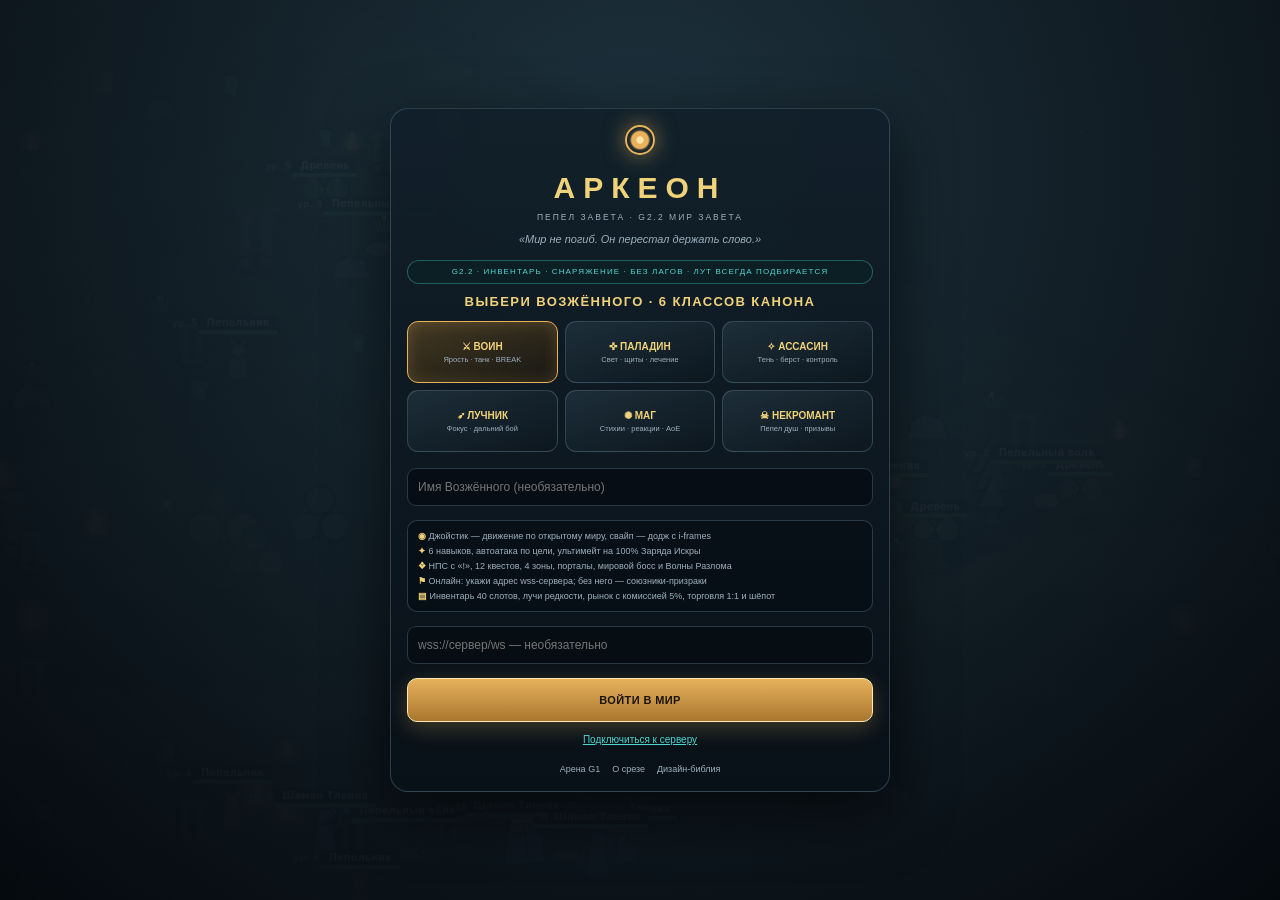
==== mobile/index.html @ c3cad73f "G2.2: real equipment panel, reliable loot magnet, no lost items, adaptive performance Co-authored-by" ====
<!DOCTYPE html>
<html lang="ru">
<head>
<meta charset="utf-8">
<meta name="viewport" content="width=device-width, initial-scale=1, maximum-scale=1, user-scalable=no, viewport-fit=cover">
<meta name="theme-color" content="#060c12">
<meta name="mobile-web-app-capable" content="yes">
<meta name="apple-mobile-web-app-capable" content="yes">
<meta name="apple-mobile-web-app-status-bar-style" content="black-translucent">
<meta name="description" content="АРКЕОН: Пепел Завета — G2.2 «Мир Завета». 6 классов, инвентарь, экипировка, лут без потерь, рынок и онлайн.">
<title>АРКЕОН · Мир Завета · G2.2</title>
<link rel="manifest" href="manifest.webmanifest">
<link rel="icon" href="icon.svg" type="image/svg+xml">
<link rel="apple-touch-icon" href="icon-192.png">
<link rel="stylesheet" href="css/g2.css">
</head>
<body>
<div id="app">
  <canvas id="game" aria-label="Игровое поле АРКЕОН"></canvas>

  <!-- ============================== HUD ============================== -->
  <div id="hud" class="hidden">
    <div class="hud-top">
      <div class="panel pinfo">
        <button class="avatar" id="pAvatar" aria-label="Открыть снаряжение">В</button>
        <div class="bars">
          <div class="bar-line"><b id="pName">Возжённый</b><span id="pLevel">ур. 1</span></div>
          <div class="bar hp"><i id="pHp"></i></div><div class="bar-t" id="pHpText">12000 / 12000</div>
          <div class="bar res"><i id="pRes"></i></div><div class="bar-t" id="pResText">Ярость</div>
          <div class="bar ult"><i id="pUlt"></i></div>
          <div class="bar xp"><i id="pXp"></i></div><div class="bar-t" id="pXpText">0 / 900 XP</div>
        </div>
      </div>
      <div class="mid-info">
        <div id="zoneName" class="zone">Роща Завета</div>
        <div id="eventBanner" class="event"></div>
        <div id="targetName" class="target"></div>
      </div>
      <div class="right-info">
        <div id="onlineBadge" class="badge">ОФЛАЙН-МИР</div>
        <div class="badge sound"><span id="soundState">♪</span> ЗВУК</div>
        <div class="mini-stats"><b id="dpsText">0</b><span>DPS</span><b id="killsText">0</b><span>УБ.</span><b id="goldText">0</b><span>S</span></div>
        <button id="btnPause" class="icon-btn" aria-label="Меню">❚❚</button>
      </div>
    </div>

    <div id="questTracker" class="quest-tracker">▸ Квесты у НПС с меткой !</div>
    <button id="btnLoot" class="loot-chip">✦ Забрать лут <b id="lootCount">0</b> · нажмите</button>
    <canvas id="minimap" width="132" height="132" aria-label="Мини-карта"></canvas>
    <div id="hint" class="hint"></div>
    <div id="toast" class="toast"></div>
    <div id="chatLog" class="chat-log"></div>

    <div class="toolbar">
      <button id="btnInteract" class="tool primary">✦ Взаим.</button>
      <button id="btnCamera" class="tool">↻ Камера</button>
      <button id="btnChar" class="tool">♛ Герой</button>
      <button id="btnBag" class="tool">▣ Сумка <i id="bagCount" class="cnt">0</i></button>
      <button id="btnEquip" class="tool">⚔ Снаряжение <i id="equipCount" class="cnt">0</i></button>
      <button id="btnMarket" class="tool">▤ Рынок <i id="marketCount" class="cnt">0</i></button>
      <button id="btnPlayers" class="tool">♟ Игроки</button>
      <button id="btnQuests" class="tool">❖ Квесты</button>
      <button id="btnChat" class="tool">✉ Чат</button>
      <button id="btnParty" class="tool">⚑ Группа</button>
      <button id="btnCodex" class="tool">✧ Кодекс</button>
      <button id="btnSettings" class="tool">⚙</button>
    </div>

    <div class="controls">
      <div id="joy" class="joy" aria-label="Джойстик движения">
        <div class="joy-ring"><div class="joy-knob" id="joyKnob"></div></div>
        <span class="joy-label">ДВИЖЕНИЕ · свайп = додж</span>
      </div>
      <div class="skill-zone">
        <button id="btnUlt" class="skill ult" aria-label="Ультимейт"><span class="glyph">✦</span><span class="cd"></span><small>ИСКРА</small></button>
        <div id="skills" class="skills"></div>
        <button id="btnDodge" class="skill dodge" aria-label="Уклонение"><span class="glyph">↝</span><small>ДОДЖ <b id="dodgeCount">2</b></small></button>
      </div>
    </div>
  </div>

  <!-- ============================ СТАРТ ============================ -->
  <div id="startScreen" class="overlay">
    <div class="sheet">
      <div class="logo"><span class="beacon"></span><h1>АРКЕОН</h1><p>ПЕПЕЛ ЗАВЕТА · G2.2 МИР ЗАВЕТА</p></div>
      <p class="tagline">«Мир не погиб. Он перестал держать слово.»</p>
      <div class="g21-chip">G2.2 · ИНВЕНТАРЬ · СНАРЯЖЕНИЕ · БЕЗ ЛАГОВ · ЛУТ ВСЕГДА ПОДБИРАЕТСЯ</div>
      <h2 class="section-title">Выбери Возжённого · 6 классов канона</h2>
      <div class="class-grid">
        <button class="class-card selected" data-class="warrior"><b>⚔ ВОИН</b><small>Ярость · танк · BREAK</small></button>
        <button class="class-card" data-class="paladin"><b>✜ ПАЛАДИН</b><small>Свет · щиты · лечение</small></button>
        <button class="class-card" data-class="assassin"><b>✧ АССАСИН</b><small>Тень · берст · контроль</small></button>
        <button class="class-card" data-class="ranger"><b>➶ ЛУЧНИК</b><small>Фокус · дальний бой</small></button>
        <button class="class-card" data-class="mage"><b>✺ МАГ</b><small>Стихии · реакции · AoE</small></button>
        <button class="class-card" data-class="necromancer"><b>☠ НЕКРОМАНТ</b><small>Пепел душ · призывы</small></button>
      </div>
      <input id="charName" class="field" maxlength="16" placeholder="Имя Возжённого (необязательно)">
      <div class="how">
        <div><b>◉</b> Джойстик — движение по открытому миру, свайп — додж с i-frames</div>
        <div><b>✦</b> 6 навыков, автоатака по цели, ультимейт на 100% Заряда Искры</div>
        <div><b>❖</b> НПС с «!», 12 квестов, 4 зоны, порталы, мировой босс и Волны Разлома</div>
        <div><b>⚑</b> Онлайн: укажи адрес wss-сервера; без него — союзники-призраки</div>
        <div><b>▤</b> Инвентарь 40 слотов, лучи редкости, рынок с комиссией 5%, торговля 1:1 и шёпот</div>
      </div>
      <input id="serverInput" class="field" placeholder="wss://сервер/ws — необязательно">
      <button id="btnStart" class="primary">ВОЙТИ В МИР</button>
      <button id="btnConnect" class="linkbtn">Подключиться к серверу</button>
      <div class="foot-links">
        <a class="link" href="g1.html">Арена G1</a>
        <a class="link" href="README.md">О срезе</a>
        <a class="link" href="../index.html">Дизайн-библия</a>
      </div>
    </div>
  </div>

  <!-- ========================= УНИВЕРСАЛЬНАЯ ПАНЕЛЬ ========================= -->
  <div id="modal" class="overlay hidden">
    <div class="sheet modal-sheet g21-modal">
      <h2 id="modalTitle" class="section-title">Панель</h2>
      <div id="modalBody" class="modal-body"></div>
      <div class="btnrow"><button id="modalClose" class="secondary">✕ Закрыть</button>
        <input id="chatInput" class="field hidden" placeholder="Сообщение…">
        <button id="btnChatSend" class="secondary hidden">➤</button></div>
    </div>
  </div>
</div>

<script src="js/data.js"></script>
<script src="js/world.js"></script>
<script src="js/rpg.js"></script>
<script src="js/render.js"></script>
<script src="js/net.js"></script>
<script src="js/audio.js"></script>
<script src="js/market.js"></script>
<script src="js/main.js"></script>
</body>
</html>
---- mobile/css/g2.css ----
/* =====================================================================
 * ARKEON · G2 «Мир Завета» · phone-first UI
 * Safe-area, портрет/ландшафт, HUD ≤14%, цели ≥44dp, доступность.
 * ===================================================================== */
:root{
  --bg:#060c12;--panel:rgba(12,22,30,.88);--line:rgba(120,160,180,.30);
  --gold:#e8b25c;--gold2:#f0d27a;--cyan:#4fd6d0;--red:#e0574f;
  --text:#e9efed;--muted:#9db0bd;--green:#8fd08a;
  --safe-t:env(safe-area-inset-top,0px);--safe-b:env(safe-area-inset-bottom,0px);
  --safe-l:env(safe-area-inset-left,0px);--safe-r:env(safe-area-inset-right,0px);
}
*{box-sizing:border-box;-webkit-tap-highlight-color:transparent;-webkit-touch-callout:none}
html,body{height:100%;margin:0;overflow:hidden;background:var(--bg);color:var(--text);
  font:13px/1.5 -apple-system,BlinkMacSystemFont,"Segoe UI",Roboto,Arial,sans-serif;
  overscroll-behavior:none;touch-action:none;user-select:none;-webkit-user-select:none}
button,input{font-family:inherit;color:inherit}
button{border:0;background:none;cursor:pointer}
.hidden{display:none !important}
#app{position:fixed;inset:0;overflow:hidden}
#game{position:absolute;inset:0;width:100%;height:100%;display:block;touch-action:none}
#hud{position:absolute;inset:0;pointer-events:none}
#hud button,#hud input,#hud .joy,#hud canvas,#hud .toolbar,#hud .chat-log{pointer-events:auto}

/* ------------------------------- верх ------------------------------- */
.hud-top{position:absolute;top:calc(var(--safe-t) + 6px);left:calc(var(--safe-l) + 6px);
  right:calc(var(--safe-r) + 6px);display:flex;gap:7px;align-items:flex-start}
.panel{background:var(--panel);border:1px solid var(--line);border-radius:12px;
  backdrop-filter:blur(7px);-webkit-backdrop-filter:blur(7px);box-shadow:0 6px 22px rgba(0,0,0,.4)}
.pinfo{display:flex;gap:8px;align-items:center;padding:6px 9px;min-width:172px;max-width:36vw}
.avatar{width:34px;height:34px;flex:0 0 34px;border-radius:10px;display:grid;place-items:center;
  background:linear-gradient(150deg,#3b2f1c,#171d24);border:1px solid var(--gold);
  color:var(--gold2);font-weight:800;font-size:16px}
.bars{flex:1;min-width:0}
.bar-line{display:flex;justify-content:space-between;gap:5px;font-size:9px;color:var(--muted)}
.bar-line b{color:var(--gold2);font-weight:700}
.bar{height:5px;border-radius:5px;background:rgba(255,255,255,.09);overflow:hidden;margin-top:3px}
.bar i{display:block;height:100%;border-radius:5px;transition:width .15s linear;width:100%}
.bar.hp i{background:linear-gradient(90deg,#d6534f,#f0975d);width:100%}
.bar.res i{background:linear-gradient(90deg,#e8b25c,#f0d27a)}
.bar.ult i{background:linear-gradient(90deg,#4fd6d0,#a878e0);height:4px;width:0}
.bar.xp i{background:linear-gradient(90deg,#5fa8e8,#8fd08a);height:3px;width:0}
.bar-t{font-size:7.5px;color:var(--muted);margin-top:1px;white-space:nowrap;font-variant-numeric:tabular-nums}
.mid-info{flex:1;min-width:0;text-align:center;display:flex;flex-direction:column;gap:4px;align-items:center}
.zone{font-size:10px;letter-spacing:2px;color:var(--gold2);font-weight:800;
  background:rgba(8,16,22,.72);border-radius:14px;padding:3px 12px;white-space:nowrap}
.event{font-size:9.5px;color:#ffb45c;background:rgba(60,20,14,.85);border:1px solid rgba(255,140,80,.5);
  border-radius:12px;padding:3px 9px;opacity:0;transition:.25s;white-space:nowrap}
.event.show{opacity:1}
.target{font-size:9px;color:#ff9a8a;white-space:nowrap;max-width:40vw;overflow:hidden;text-overflow:ellipsis}
.right-info{display:flex;flex-direction:column;align-items:flex-end;gap:5px}
.badge{font-size:8px;letter-spacing:.6px;color:var(--cyan);background:rgba(8,26,30,.85);
  border:1px solid rgba(79,214,208,.4);border-radius:10px;padding:3px 8px;white-space:nowrap}
.mini-stats{display:grid;grid-template-columns:auto auto auto auto auto auto;gap:0 4px;align-items:center;
  background:var(--panel);border:1px solid var(--line);border-radius:10px;padding:4px 7px;font-variant-numeric:tabular-nums}
.mini-stats b{font-size:11px;color:var(--cyan)}.mini-stats span{font-size:7px;color:var(--muted)}
.icon-btn{width:32px;height:32px;border-radius:9px;background:var(--panel);border:1px solid var(--line);
  font-size:11px;color:var(--gold2)}

/* --------------------------- трекер и карта --------------------------- */
.quest-tracker{position:absolute;top:calc(var(--safe-t) + 92px);left:calc(var(--safe-l) + 8px);
  max-width:58vw;font-size:9.5px;color:var(--gold2);background:rgba(8,16,22,.78);
  border-left:2px solid var(--gold);border-radius:0 8px 8px 0;padding:4px 9px;
  white-space:nowrap;overflow:hidden;text-overflow:ellipsis}
#minimap{position:absolute;top:calc(var(--safe-t) + 90px);right:calc(var(--safe-r) + 8px);
  width:118px;height:118px;border-radius:12px;border:1px solid var(--line);
  box-shadow:0 6px 20px rgba(0,0,0,.5);background:#0b1720}
.hint{position:absolute;left:50%;top:calc(var(--safe-t) + 112px);transform:translateX(-50%);
  background:rgba(13,24,33,.92);border:1px solid var(--gold);border-radius:18px;padding:5px 13px;
  font-size:10px;color:var(--gold2);white-space:nowrap;opacity:0;transition:.25s;max-width:92vw;overflow:hidden}
.hint.show{opacity:1}
.toast{position:absolute;left:50%;bottom:calc(var(--safe-b) + 258px);transform:translateX(-50%);
  background:rgba(20,32,40,.94);border:1px solid var(--line);border-radius:18px;padding:6px 14px;
  font-size:11px;opacity:0;transition:.25s;white-space:nowrap;max-width:90vw;overflow:hidden;text-overflow:ellipsis}
.toast.show{opacity:1}
.chat-log{position:absolute;left:calc(var(--safe-l) + 8px);bottom:calc(var(--safe-b) + 206px);
  width:min(52vw,290px);height:78px;overflow:hidden;display:flex;flex-direction:column;justify-content:flex-end;
  font-size:9px;line-height:1.35;text-shadow:0 1px 3px #000}
.chat-line{opacity:.95;white-space:nowrap;overflow:hidden;text-overflow:ellipsis}

/* ------------------------------ панельки ------------------------------ */
.toolbar{position:absolute;left:calc(var(--safe-l) + 8px);right:calc(var(--safe-r) + 8px);
  bottom:calc(var(--safe-b) + 172px);display:flex;gap:5px;overflow-x:auto;scrollbar-width:none;z-index:4;
  padding-bottom:2px;-webkit-overflow-scrolling:touch}
.toolbar::-webkit-scrollbar{display:none}
.tool{flex:0 0 auto;min-height:30px;padding:5px 9px;border-radius:9px;font-size:9px;
  background:rgba(10,20,28,.88);border:1px solid var(--line);color:var(--text);white-space:nowrap}
.tool.primary{border-color:var(--gold);color:var(--gold2)}

/* ------------------------------ управление ------------------------------ */
.controls{position:absolute;left:calc(var(--safe-l) + 10px);right:calc(var(--safe-r) + 10px);
  bottom:calc(var(--safe-b) + 8px);display:flex;justify-content:space-between;align-items:flex-end}
.joy{position:relative;width:132px;height:132px;flex:0 0 132px;touch-action:none}
.joy-ring{position:absolute;left:8px;top:8px;width:116px;height:116px;border-radius:50%;
  border:2px solid rgba(232,178,92,.35);background:radial-gradient(circle,rgba(232,178,92,.09),rgba(8,16,22,.38));
  display:grid;place-items:center}
.joy-knob{width:48px;height:48px;border-radius:50%;background:radial-gradient(circle at 35% 30%,#f3d693,#b98436);
  border:2px solid #ffe9b6;box-shadow:0 4px 16px rgba(0,0,0,.5)}
.joy-label{position:absolute;bottom:-2px;left:0;width:100%;text-align:center;font-size:8px;color:var(--muted);white-space:nowrap}
.skill-zone{position:relative;width:218px;height:158px;flex:0 0 218px}
.skills{position:absolute;inset:0;display:grid;grid-template-columns:repeat(3,1fr);grid-template-rows:repeat(2,1fr);gap:6px;
  padding:5px 50px 5px 5px}
.skill{position:relative;border-radius:50%;border:2px solid rgba(120,160,180,.35);
  background:radial-gradient(circle at 35% 28%,rgba(60,88,104,.92),rgba(12,22,30,.94));
  display:flex;flex-direction:column;align-items:center;justify-content:center;overflow:hidden;
  box-shadow:0 4px 14px rgba(0,0,0,.45);touch-action:manipulation;aspect-ratio:1/1;padding:0;
  align-self:center;justify-self:center;width:100%;height:auto;max-height:100%}
.skill .glyph{font-size:18px;line-height:1;color:var(--gold2);z-index:2;text-shadow:0 1px 4px #000}
.skill small{font-size:7px;letter-spacing:.3px;color:var(--muted);z-index:2;margin-top:2px;white-space:nowrap}
.skill .cd{position:absolute;inset:0;background:conic-gradient(rgba(4,10,14,.82) calc(var(--cd,0) * 1%),transparent 0);z-index:3;pointer-events:none}
.skill.cooling .glyph{opacity:.42}
.skill:active{transform:scale(.93);border-color:var(--gold)}
.skill.ult{position:absolute;right:0;top:1px;width:50px;height:50px;border-color:var(--cyan);
  background:radial-gradient(circle at 35% 28%,rgba(40,100,110,.95),rgba(10,24,32,.95))}
.skill.ult .glyph{color:var(--cyan);font-size:22px}
.skill.ult.ready{box-shadow:0 0 18px rgba(79,214,208,.8);animation:pulse 1.4s infinite}
.skill.dodge{position:absolute;right:2px;bottom:3px;width:56px;height:56px;border-color:var(--gold);
  background:radial-gradient(circle at 35% 28%,rgba(110,80,35,.95),rgba(24,18,12,.95))}
.skill.dodge .glyph{font-size:24px;color:var(--gold2)}
.skill.dodge b{color:var(--gold2)}
@keyframes pulse{0%,100%{box-shadow:0 0 10px rgba(79,214,208,.4)}50%{box-shadow:0 0 22px rgba(79,214,208,.9)}}

/* ------------------------------- оверлеи ------------------------------- */
.overlay{position:absolute;inset:0;z-index:20;display:flex;align-items:center;justify-content:center;
  padding:calc(var(--safe-t) + 10px) calc(var(--safe-r) + 10px) calc(var(--safe-b) + 10px) calc(var(--safe-l) + 10px);
  background:radial-gradient(circle at 50% 18%,rgba(30,50,62,.95),rgba(5,9,14,.98));overflow-y:auto;touch-action:pan-y}
.sheet{width:min(500px,100%);max-height:100%;overflow-y:auto;
  background:linear-gradient(180deg,rgba(18,32,42,.98),rgba(9,17,24,.99));
  border:1px solid var(--line);border-radius:18px;padding:16px 16px 14px;
  box-shadow:0 20px 60px rgba(0,0,0,.65);text-align:center}
.logo h1{margin:4px 0 0;font-size:30px;letter-spacing:8px;color:var(--gold2);font-weight:800}
.logo p{margin:1px 0 0;font-size:8.5px;letter-spacing:2px;color:var(--muted)}
.beacon{display:inline-block;width:30px;height:30px;border-radius:50%;border:2px solid var(--gold);
  background:radial-gradient(circle,#ffe6a8 0 18%,#e8b25c 22% 45%,rgba(232,178,92,.15) 55%,transparent 70%);
  box-shadow:0 0 22px rgba(232,178,92,.55)}
.tagline{font-size:11px;font-style:italic;color:var(--muted);margin:8px 0 12px}
.section-title{font-size:13px;letter-spacing:1.4px;color:var(--gold2);margin:8px 0 10px;text-transform:uppercase}
.class-grid{display:grid;grid-template-columns:repeat(3,1fr);gap:7px;margin-bottom:10px}
.class-card{display:flex;flex-direction:column;align-items:center;justify-content:center;gap:3px;
  min-height:62px;border:1px solid var(--line);border-radius:11px;padding:7px 4px;
  background:linear-gradient(160deg,rgba(40,60,72,.6),rgba(12,22,30,.7));font-size:10px}
.class-card small{font-size:7.5px;color:var(--muted);line-height:1.25}
.class-card.selected{border-color:var(--gold);background:linear-gradient(160deg,rgba(90,70,35,.7),rgba(25,22,16,.8));
  box-shadow:inset 0 0 16px rgba(232,178,92,.22)}
.class-card b{color:var(--gold2);font-size:10px}
.field{width:100%;min-height:38px;margin:6px 0;padding:8px 10px;border-radius:9px;
  border:1px solid var(--line);background:rgba(6,13,19,.9);font-size:12px;outline:none}
.field:focus{border-color:var(--cyan)}
.how{font-size:9px;line-height:1.65;color:var(--muted);text-align:left;
  background:rgba(6,13,19,.6);border:1px solid var(--line);border-radius:10px;padding:8px 10px;margin:8px 0}
.how b{color:var(--gold2)}
.primary,.secondary,.wide,.btnrow button,.acts button,.item button{min-height:44px;padding:10px 14px;
  border-radius:10px;font-size:11px;font-weight:700;letter-spacing:.4px}
.primary{width:100%;margin-top:8px;background:linear-gradient(180deg,#e8b25c,#a9762f);color:#1b1408;
  border:1px solid #ffe9b6;box-shadow:0 6px 20px rgba(232,178,92,.25)}
.secondary{background:rgba(30,48,58,.9);border:1px solid var(--line);color:var(--text)}
.wide{width:100%;margin:5px 0;background:rgba(24,42,52,.9);border:1px solid var(--line);color:var(--text);text-align:left}
.linkbtn{font-size:10px;color:var(--cyan);padding:8px;margin-top:4px;text-decoration:underline}
.foot-links{display:flex;gap:12px;justify-content:center;margin-top:10px;flex-wrap:wrap}
.link{font-size:9px;color:var(--muted);text-decoration:none}
.modal-sheet{text-align:left}
.modal-sheet .section-title{text-align:center}
.modal-body{max-height:64vh;overflow-y:auto;padding-right:3px;touch-action:pan-y}
.mrow{display:flex;justify-content:space-between;gap:10px;font-size:10.5px;padding:5px 2px;border-bottom:1px solid rgba(120,160,180,.12)}
.mrow b{color:var(--gold2);font-weight:600}.mrow span{color:var(--text);text-align:right}
.charhead{display:flex;align-items:center;gap:12px;margin-bottom:10px}
.charhead .bigicon{font-size:30px;width:52px;height:52px;border-radius:14px;display:grid;place-items:center;
  border:1px solid var(--gold);background:rgba(60,48,24,.5);color:var(--gold2)}
.charhead b{display:block;font-size:14px}.charhead small{color:var(--muted);font-size:9px}
h4{font-size:10.5px;letter-spacing:1.2px;color:var(--cyan);margin:14px 0 7px;text-transform:uppercase}
.item{display:block;margin:5px 0;padding:8px 10px;border-radius:10px;
  background:rgba(12,22,30,.85);border:1px solid var(--line);font-size:10px}
.item b{display:block;font-size:10.5px}.item span{display:block;font-size:9px;color:var(--muted);margin-top:2px}
.item.common{border-left:3px solid #c9d4d8}.item.rare{border-left:3px solid #5fa8e8}
.item.epic{border-left:3px solid #b07ae8}.item.legendary{border-left:3px solid #f0b45c}
.item.mythic{border-left:3px solid #ff7a4d}.item.unique{border-left:3px solid #4fd6d0}
.acts,.btnrow{display:flex;gap:7px;flex-wrap:wrap;margin-top:8px}
.acts button,.btnrow button,.item button{min-height:38px;flex:1;padding:7px 9px;font-size:9.5px;
  background:rgba(30,48,58,.9);border:1px solid var(--line);border-radius:8px}
.btnrow input{flex:2;min-width:120px}
.quest{padding:9px 10px;margin:6px 0;border-radius:10px;background:rgba(12,22,30,.85);border:1px solid var(--line)}
.quest b{font-size:11px;color:var(--gold2)}.quest span,.quest small{display:block;font-size:9px;color:var(--muted);margin-top:3px}
.qbar{height:5px;border-radius:5px;background:rgba(255,255,255,.09);overflow:hidden;margin-top:6px}
.qbar i{display:block;height:100%;background:linear-gradient(90deg,#5fa8e8,#8fd08a)}
.talent{padding:7px 9px;margin:4px 0;border-radius:8px;background:rgba(12,22,30,.7);font-size:9.5px;opacity:.55}
.talent.on{opacity:1;border-left:2px solid var(--cyan)}
.talent b{display:block}.talent span{color:var(--muted)}
.npc-line{font-size:11px;font-style:italic;color:var(--text);margin:8px 0;padding-left:10px;border-left:2px solid var(--gold)}
.note,.empty{font-size:9px;color:var(--muted);line-height:1.6;margin:10px 0}
.chatbox{max-height:180px;overflow-y:auto;font-size:10px}
.check{display:flex;align-items:center;gap:8px;font-size:10px;padding:7px 2px}
.check input{width:20px;height:20px;accent-color:var(--gold)}
.party .item{margin:4px 0}

/* ------------------------------- адаптив ------------------------------- */
@media (orientation:landscape) and (max-height:520px){
  .sheet{padding:11px 14px}.logo h1{font-size:24px}.tagline{margin:4px 0 7px}
  .class-grid{grid-template-columns:repeat(6,1fr)}.class-card{min-height:52px}
  .how{font-size:8px;padding:6px 8px;margin:5px 0}
  .pinfo{min-width:150px}.quest-tracker{top:calc(var(--safe-t) + 78px)}
  #minimap{width:96px;height:96px;top:calc(var(--safe-t) + 76px)}
  .joy{width:112px;height:112px;flex-basis:112px}.joy-ring{width:100px;height:100px;left:6px;top:6px}.joy-knob{width:42px;height:42px}
  .skill-zone{width:196px;height:132px;flex-basis:196px}.skill.ult{width:46px;height:46px}.skill.dodge{width:52px;height:52px}
  .toolbar{bottom:calc(var(--safe-b) + 146px)}.chat-log{bottom:calc(var(--safe-b) + 180px);height:46px}
  .toast{bottom:calc(var(--safe-b) + 214px)}
}
@media (orientation:portrait){
  .skill-zone{width:202px;height:152px;flex-basis:202px}.skills{padding:5px 46px 5px 4px;gap:5px}
  .skill.ult{width:47px;height:47px}.skill.dodge{width:54px;height:54px}
  #minimap{width:110px;height:110px}.chat-log{width:min(56vw,260px)}
}
@media (orientation:landscape) and (max-height:520px){ .loot-chip{top:calc(var(--safe-t) + 118px)} }
@media (max-width:380px){
  .pinfo{min-width:132px;padding:5px 7px}.avatar{width:28px;height:28px;flex-basis:28px;font-size:13px}
  .bar-t{font-size:7px}.zone{font-size:9px}
  .joy{width:112px;height:112px;flex-basis:112px}.joy-ring{width:100px;height:100px;left:6px;top:6px}
  .skill-zone{width:180px;height:138px;flex-basis:180px}.skills{padding:4px 42px 4px 4px;gap:4px}
  .skill .glyph{font-size:16px}.skill small{font-size:6.5px}
  .skill.ult{width:44px;height:44px}.skill.dodge{width:50px;height:50px}
  .class-grid{grid-template-columns:repeat(2,1fr)}.class-card{min-height:54px}
  .toolbar{gap:4px}.tool{padding:5px 7px;font-size:8.5px}
  #minimap{width:98px;height:98px}.mini-stats b{font-size:10px}
}
@media (prefers-reduced-motion:reduce){*{animation:none !important;transition:none !important}}

/* ===================== G2.1 · звук / лут / рынок / торговля ===================== */
.g21-chip{margin:6px auto 2px;text-align:center;font-size:8px;letter-spacing:1.1px;color:var(--cyan);
  background:rgba(10,34,38,.7);border:1px solid rgba(79,214,208,.35);border-radius:20px;padding:5px 10px}
.badge.sound{color:var(--green);border-color:rgba(143,208,138,.35)}
.badge.sound span{font-size:11px}
.cnt{font-style:normal;display:inline-grid;place-items:center;min-width:16px;height:15px;padding:0 3px;
  margin-left:3px;border-radius:8px;background:rgba(79,214,208,.18);color:var(--cyan);font-size:8px}
.cnt.hot{background:rgba(232,178,92,.25);color:var(--gold2)}
.loot-chip{position:absolute;left:50%;transform:translateX(-50%);top:calc(var(--safe-t) + 146px);
  z-index:6;padding:8px 14px;border-radius:18px;font-size:10px;letter-spacing:.4px;color:var(--gold2);
  background:linear-gradient(180deg,rgba(70,54,20,.96),rgba(30,24,12,.96));
  border:1px solid rgba(232,178,92,.65);box-shadow:0 4px 18px rgba(0,0,0,.55);
  white-space:nowrap;pointer-events:auto;min-height:34px;display:none}
.loot-chip.show{display:block}
.loot-chip b{color:#fff;font-size:11px}
.avatar{cursor:pointer;pointer-events:auto}
.avatar:active{transform:scale(.94)}
.bagbar{display:flex;gap:8px;flex-wrap:wrap;justify-content:space-between;font-size:9px;color:var(--muted);
  padding:7px 9px;margin-bottom:8px;border-radius:9px;background:rgba(12,22,30,.8);border:1px solid var(--line)}
.bagbar b{color:var(--gold2)}
.grid40{display:grid;grid-template-columns:repeat(5,minmax(0,1fr));gap:5px}
.cell{position:relative;aspect-ratio:1/1;min-height:48px;border-radius:9px;padding:3px;overflow:hidden;
  display:flex;flex-direction:column;align-items:center;justify-content:center;gap:1px;cursor:pointer;
  background:linear-gradient(160deg,rgba(28,42,50,.92),rgba(9,16,22,.96));border:1px solid var(--line)}
.cell.empty{opacity:.28;background:rgba(6,12,18,.6)}
.cell .cicon{font-size:18px;line-height:1}
.cell .cname{font-size:7px;max-width:100%;overflow:hidden;text-overflow:ellipsis;white-space:nowrap}
.cell .cprice{font-size:6.5px;color:var(--muted)}
.cell.rare{border-color:#5fa8e8;box-shadow:inset 0 0 12px rgba(95,168,232,.28)}
.cell.epic{border-color:#b07ae8;box-shadow:inset 0 0 14px rgba(176,122,232,.35)}
.cell.legendary{border-color:#f0b45c;box-shadow:inset 0 0 16px rgba(240,180,92,.42)}
.cell.mythic{border-color:#ff7a4d;box-shadow:inset 0 0 18px rgba(255,122,77,.5)}
.cell.unique{border-color:#4fd6d0;box-shadow:inset 0 0 18px rgba(79,214,208,.5)}
.detail{border-radius:12px;padding:12px;background:linear-gradient(160deg,rgba(26,40,50,.95),rgba(8,16,22,.96));border:1px solid var(--line)}
.detail.rare{border-color:#5fa8e8}.detail.epic{border-color:#b07ae8}
.detail.legendary{border-color:#f0b45c}.detail.mythic{border-color:#ff7a4d}.detail.unique{border-color:#4fd6d0}
.dhead{display:flex;gap:12px;align-items:center}.dhead .dicon{font-size:30px;width:50px;height:50px;border-radius:12px;
  display:grid;place-items:center;background:rgba(0,0,0,.35);border:1px solid var(--line)}
.dhead b{font-size:13px;display:block}.dhead small{font-size:9px;color:var(--muted)}
.dbadge{margin:9px 0;font-size:9px;letter-spacing:2px;font-weight:700}
.aff{display:flex;justify-content:space-between;gap:10px;font-size:10px;padding:6px 2px;border-bottom:1px solid rgba(120,160,180,.12)}
.aff b{font-weight:500}.aff span{color:var(--gold2)}
.lot{display:flex;align-items:center;gap:7px;margin:5px 0;padding:7px 8px;border-radius:10px;
  background:rgba(12,22,30,.88);border:1px solid var(--line)}
.lot .cicon{font-size:17px;width:26px;text-align:center;flex:0 0 26px}
.lotinfo{flex:1;min-width:0}.lotinfo b{display:block;font-size:10px;white-space:nowrap;overflow:hidden;text-overflow:ellipsis}
.lotinfo small{display:block;font-size:8px;color:var(--muted);white-space:nowrap;overflow:hidden;text-overflow:ellipsis}
.lotprice{font-size:10px;color:var(--gold2);white-space:nowrap}
.lot button{flex:0 0 auto;min-height:32px;padding:5px 9px;font-size:9px;border-radius:8px;
  background:rgba(30,48,58,.9);border:1px solid var(--line)}
.lot.rare{border-left:3px solid #5fa8e8}.lot.epic{border-left:3px solid #b07ae8}
.lot.legendary{border-left:3px solid #f0b45c}.lot.mythic{border-left:3px solid #ff7a4d}
.player{padding:8px 9px;margin:5px 0;border-radius:10px;background:rgba(12,22,30,.85);border:1px solid var(--line)}
.player b{font-size:11px;color:var(--gold2)}.player span{font-size:9px;color:var(--muted);margin-left:7px}
.player .acts{margin-top:6px}.player .acts button,.player>button{min-height:34px;padding:6px 9px;font-size:9px;
  border-radius:8px;background:rgba(30,48,58,.9);border:1px solid var(--line)}
.tradebox{display:grid;grid-template-columns:1fr 1fr;gap:9px}
.tradebox>div{padding:9px;border-radius:10px;background:rgba(12,22,30,.85);border:1px solid var(--line)}
.tradebox h4{margin:0 0 7px;font-size:9.5px}
.check{display:flex;align-items:center;gap:6px;font-size:9px;padding:4px 0}
.check input{width:17px;height:17px;accent-color:var(--gold)}
.range{display:flex;align-items:center;gap:8px;font-size:9.5px;padding:6px 0}
.range input{flex:1;accent-color:var(--cyan);min-width:90px}
.btnrow select.field,.btnrow input.field{flex:1;min-width:90px;margin:0;min-height:38px}
.btnrow button{flex:0 0 auto}
@media (max-width:420px){ .grid40{grid-template-columns:repeat(4,minmax(0,1fr))} .tradebox{grid-template-columns:1fr} }
.g21-modal{width:min(560px,100%)}


/* ===================== G2.2 · снаряжение и анти-лаг ===================== */
.equip-grid{display:grid;grid-template-columns:repeat(2,minmax(0,1fr));gap:7px;margin:4px 0 10px}
.slot-card{display:flex;flex-direction:column;align-items:flex-start;gap:2px;min-height:72px;
  padding:8px 10px;border-radius:11px;text-align:left;
  background:linear-gradient(160deg,rgba(28,42,50,.94),rgba(9,16,22,.96));border:1px solid var(--line)}
.slot-card .sicon{font-size:16px;line-height:1;color:var(--gold2)}
.slot-card b{font-size:9px;color:var(--cyan);letter-spacing:.4px}
.slot-card small{font-size:10px;max-width:100%;overflow:hidden;text-overflow:ellipsis;white-space:nowrap}
.slot-card em{font-size:8px;font-style:normal;color:var(--muted)}
.slot-card.empty{opacity:.55}
.slot-card.rare{border-color:#5fa8e8;box-shadow:inset 0 0 12px rgba(95,168,232,.2)}
.slot-card.epic{border-color:#b07ae8;box-shadow:inset 0 0 14px rgba(176,122,232,.26)}
.slot-card.legendary{border-color:#f0b45c;box-shadow:inset 0 0 16px rgba(240,180,92,.3)}
.slot-card.mythic{border-color:#ff7a4d}.slot-card.unique{border-color:#4fd6d0}
.slot-card:active{transform:scale(.97);border-color:var(--gold)}
.detail.empty{opacity:.7}
@media (min-width:560px){ .equip-grid{grid-template-columns:repeat(4,minmax(0,1fr))} }
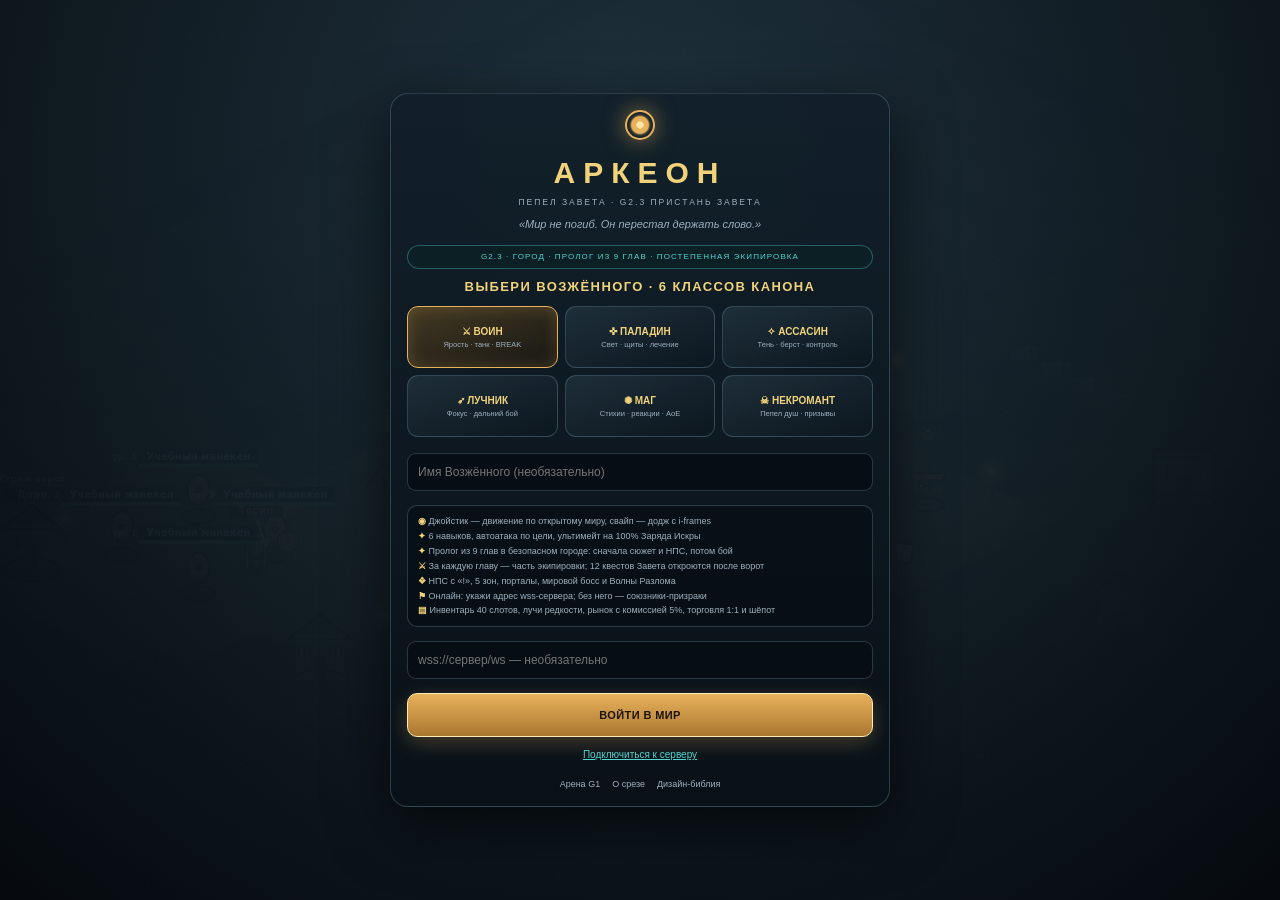
==== commit 21d807e9: "G2.3: safe city Covenant Haven, 9-chapter story prologue, gradual gear rewards Co-authored-by: arena" ====
--- a/mobile/index.html
+++ b/mobile/index.html
@@ -7,8 +7,8 @@
 <meta name="mobile-web-app-capable" content="yes">
 <meta name="apple-mobile-web-app-capable" content="yes">
 <meta name="apple-mobile-web-app-status-bar-style" content="black-translucent">
-<meta name="description" content="АРКЕОН: Пепел Завета — G2.2 «Мир Завета». 6 классов, инвентарь, экипировка, лут без потерь, рынок и онлайн.">
-<title>АРКЕОН · Мир Завета · G2.2</title>
+<meta name="description" content="АРКЕОН: Пепел Завета — G2.3 «Пристань Завета». Безопасный город, сюжетный пролог, постепенная экипировка и онлайн.">
+<title>АРКЕОН · Мир Завета · G2.3</title>
 <link rel="manifest" href="manifest.webmanifest">
 <link rel="icon" href="icon.svg" type="image/svg+xml">
 <link rel="apple-touch-icon" href="icon-192.png">
@@ -44,6 +44,7 @@
       </div>
     </div>
 
+    <button id="storyBar" class="story-bar"><b id="storyTitle">✦ АКТ I · ПРОЛОГ</b><span id="storyObj">Поговорите с Эльдарой</span></button>
     <div id="questTracker" class="quest-tracker">▸ Квесты у НПС с меткой !</div>
     <button id="btnLoot" class="loot-chip">✦ Забрать лут <b id="lootCount">0</b> · нажмите</button>
     <canvas id="minimap" width="132" height="132" aria-label="Мини-карта"></canvas>
@@ -59,6 +60,7 @@
       <button id="btnEquip" class="tool">⚔ Снаряжение <i id="equipCount" class="cnt">0</i></button>
       <button id="btnMarket" class="tool">▤ Рынок <i id="marketCount" class="cnt">0</i></button>
       <button id="btnPlayers" class="tool">♟ Игроки</button>
+      <button id="btnStory" class="tool">✦ Сюжет</button>
       <button id="btnQuests" class="tool">❖ Квесты</button>
       <button id="btnChat" class="tool">✉ Чат</button>
       <button id="btnParty" class="tool">⚑ Группа</button>
@@ -82,9 +84,9 @@
   <!-- ============================ СТАРТ ============================ -->
   <div id="startScreen" class="overlay">
     <div class="sheet">
-      <div class="logo"><span class="beacon"></span><h1>АРКЕОН</h1><p>ПЕПЕЛ ЗАВЕТА · G2.2 МИР ЗАВЕТА</p></div>
+      <div class="logo"><span class="beacon"></span><h1>АРКЕОН</h1><p>ПЕПЕЛ ЗАВЕТА · G2.3 ПРИСТАНЬ ЗАВЕТА</p></div>
       <p class="tagline">«Мир не погиб. Он перестал держать слово.»</p>
-      <div class="g21-chip">G2.2 · ИНВЕНТАРЬ · СНАРЯЖЕНИЕ · БЕЗ ЛАГОВ · ЛУТ ВСЕГДА ПОДБИРАЕТСЯ</div>
+      <div class="g21-chip">G2.3 · ГОРОД · ПРОЛОГ ИЗ 9 ГЛАВ · ПОСТЕПЕННАЯ ЭКИПИРОВКА</div>
       <h2 class="section-title">Выбери Возжённого · 6 классов канона</h2>
       <div class="class-grid">
         <button class="class-card selected" data-class="warrior"><b>⚔ ВОИН</b><small>Ярость · танк · BREAK</small></button>
@@ -98,7 +100,9 @@
       <div class="how">
         <div><b>◉</b> Джойстик — движение по открытому миру, свайп — додж с i-frames</div>
         <div><b>✦</b> 6 навыков, автоатака по цели, ультимейт на 100% Заряда Искры</div>
-        <div><b>❖</b> НПС с «!», 12 квестов, 4 зоны, порталы, мировой босс и Волны Разлома</div>
+        <div><b>✦</b> Пролог из 9 глав в безопасном городе: сначала сюжет и НПС, потом бой</div>
+        <div><b>⚔</b> За каждую главу — часть экипировки; 12 квестов Завета откроются после ворот</div>
+        <div><b>❖</b> НПС с «!», 5 зон, порталы, мировой босс и Волны Разлома</div>
         <div><b>⚑</b> Онлайн: укажи адрес wss-сервера; без него — союзники-призраки</div>
         <div><b>▤</b> Инвентарь 40 слотов, лучи редкости, рынок с комиссией 5%, торговля 1:1 и шёпот</div>
       </div>
--- a/mobile/css/g2.css
+++ b/mobile/css/g2.css
@@ -64,7 +64,7 @@
 #minimap{position:absolute;top:calc(var(--safe-t) + 90px);right:calc(var(--safe-r) + 8px);
   width:118px;height:118px;border-radius:12px;border:1px solid var(--line);
   box-shadow:0 6px 20px rgba(0,0,0,.5);background:#0b1720}
-.hint{position:absolute;left:50%;top:calc(var(--safe-t) + 112px);transform:translateX(-50%);
+.hint{position:absolute;left:50%;top:calc(var(--safe-t) + 152px);transform:translateX(-50%);
   background:rgba(13,24,33,.92);border:1px solid var(--gold);border-radius:18px;padding:5px 13px;
   font-size:10px;color:var(--gold2);white-space:nowrap;opacity:0;transition:.25s;max-width:92vw;overflow:hidden}
 .hint.show{opacity:1}
@@ -208,7 +208,6 @@
   .skill.ult{width:47px;height:47px}.skill.dodge{width:54px;height:54px}
   #minimap{width:110px;height:110px}.chat-log{width:min(56vw,260px)}
 }
-@media (orientation:landscape) and (max-height:520px){ .loot-chip{top:calc(var(--safe-t) + 118px)} }
 @media (max-width:380px){
   .pinfo{min-width:132px;padding:5px 7px}.avatar{width:28px;height:28px;flex-basis:28px;font-size:13px}
   .bar-t{font-size:7px}.zone{font-size:9px}
@@ -230,7 +229,7 @@
 .cnt{font-style:normal;display:inline-grid;place-items:center;min-width:16px;height:15px;padding:0 3px;
   margin-left:3px;border-radius:8px;background:rgba(79,214,208,.18);color:var(--cyan);font-size:8px}
 .cnt.hot{background:rgba(232,178,92,.25);color:var(--gold2)}
-.loot-chip{position:absolute;left:50%;transform:translateX(-50%);top:calc(var(--safe-t) + 146px);
+.loot-chip{position:absolute;left:50%;transform:translateX(-50%);top:calc(var(--safe-t) + 186px);
   z-index:6;padding:8px 14px;border-radius:18px;font-size:10px;letter-spacing:.4px;color:var(--gold2);
   background:linear-gradient(180deg,rgba(70,54,20,.96),rgba(30,24,12,.96));
   border:1px solid rgba(232,178,92,.65);box-shadow:0 4px 18px rgba(0,0,0,.55);
@@ -308,3 +307,38 @@
 .slot-card:active{transform:scale(.97);border-color:var(--gold)}
 .detail.empty{opacity:.7}
 @media (min-width:560px){ .equip-grid{grid-template-columns:repeat(4,minmax(0,1fr))} }
+
+/* ===================== G2.3 · город и сюжетный пролог ===================== */
+.story-bar{position:absolute;left:calc(var(--safe-l) + 8px);top:calc(var(--safe-t) + 92px);
+  z-index:5;display:none;flex-direction:column;gap:1px;align-items:flex-start;text-align:left;
+  max-width:min(56vw,290px);min-width:min(52vw,240px);padding:6px 12px;border-radius:12px;
+  background:linear-gradient(180deg,rgba(16,44,48,.94),rgba(8,24,28,.96));
+  border:1px solid rgba(79,214,208,.6);box-shadow:0 4px 20px rgba(0,0,0,.5);
+  color:var(--cyan);pointer-events:auto;touch-action:manipulation}
+.story-bar.show{display:flex}
+.quest-tracker.story-hidden{display:none}
+.story-bar.flash{animation:storyPulse .8s ease-out 2}
+.story-bar b{font-size:9px;letter-spacing:.7px;color:#8fe8e2}
+.story-bar span{font-size:10px;color:#e9efed;white-space:normal;line-height:1.35;max-width:100%}
+@keyframes storyPulse{0%{box-shadow:0 0 0 rgba(79,214,208,0)}50%{box-shadow:0 0 24px rgba(79,214,208,.85)}100%{box-shadow:0 0 0 rgba(79,214,208,0)}}
+.prologue{text-align:left;background:linear-gradient(160deg,rgba(22,40,46,.85),rgba(8,16,22,.9));
+  border:1px solid rgba(79,214,208,.35);border-radius:14px;padding:12px 14px;margin:6px 0 10px}
+.prologue .pchapter{font-size:8px;letter-spacing:1.6px;color:var(--cyan);margin-bottom:5px}
+.prologue h3{margin:2px 0 8px;font-size:15px;color:var(--gold2);letter-spacing:.5px}
+.prologue p{margin:0 0 9px;font-size:11px;line-height:1.65;color:#d7e3e4}
+.prologue .pnote{font-size:9.5px;line-height:1.55;color:var(--muted);
+  border-left:2px solid rgba(79,214,208,.5);padding:4px 0 4px 9px;margin:6px 0}
+.prologue .pnote b{color:var(--gold2)}
+.pgoal{display:flex;flex-direction:column;gap:4px;background:rgba(6,14,18,.7);
+  border:1px solid var(--line);border-radius:10px;padding:9px 10px;margin:8px 0}
+.pgoal>b{font-size:8px;letter-spacing:1.4px;color:var(--gold2)}
+.pgoal>span{font-size:11px;color:#e9efed}
+.pgoal>small{font-size:9px;color:var(--cyan)}
+.pgoal .qbar{height:5px;border-radius:5px;background:rgba(255,255,255,.09);overflow:hidden}
+.pgoal .qbar i{display:block;height:100%;background:linear-gradient(90deg,#4fd6d0,#f0d27a)}
+@media (orientation:landscape) and (max-height:520px){
+  .story-bar{top:calc(var(--safe-t) + 76px);padding:4px 10px;max-width:min(48vw,290px)}
+  .prologue p{font-size:10px;line-height:1.45}
+  .hint{top:calc(var(--safe-t) + 120px)}
+  .loot-chip{top:calc(var(--safe-t) + 152px)}
+}
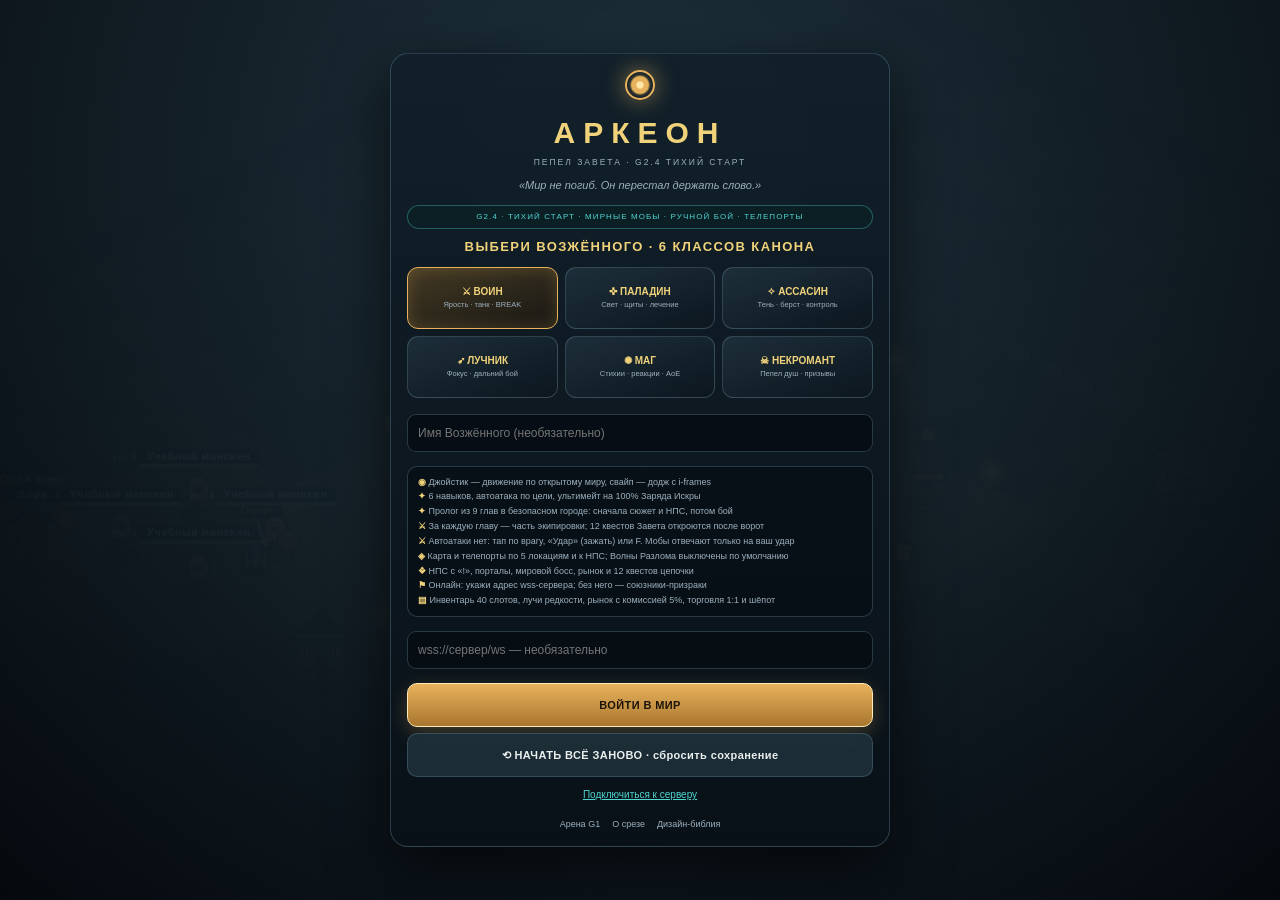
==== commit fb6a2238: "G2.4: fresh start, no autoattack, peaceful mobs, fast travel, fix pinch zoom and 0 HP Co-authored-by" ====
--- a/mobile/index.html
+++ b/mobile/index.html
@@ -7,8 +7,8 @@
 <meta name="mobile-web-app-capable" content="yes">
 <meta name="apple-mobile-web-app-capable" content="yes">
 <meta name="apple-mobile-web-app-status-bar-style" content="black-translucent">
-<meta name="description" content="АРКЕОН: Пепел Завета — G2.3 «Пристань Завета». Безопасный город, сюжетный пролог, постепенная экипировка и онлайн.">
-<title>АРКЕОН · Мир Завета · G2.3</title>
+<meta name="description" content="АРКЕОН: Пепел Завета — G2.4 «Тихий старт». Безопасный город, сюжет, ручной бой без автоатаки, мирные мобы и телепорты.">
+<title>АРКЕОН · Мир Завета · G2.4</title>
 <link rel="manifest" href="manifest.webmanifest">
 <link rel="icon" href="icon.svg" type="image/svg+xml">
 <link rel="apple-touch-icon" href="icon-192.png">
@@ -32,7 +32,8 @@
         </div>
       </div>
       <div class="mid-info">
-        <div id="zoneName" class="zone">Роща Завета</div>
+        <div id="zoneName" class="zone">Пристань Завета</div>
+        <div id="safeBadge" class="safe-badge">✦ БЕЗОПАСНАЯ ЗОНА</div>
         <div id="eventBanner" class="event"></div>
         <div id="targetName" class="target"></div>
       </div>
@@ -53,7 +54,8 @@
     <div id="chatLog" class="chat-log"></div>
 
     <div class="toolbar">
-      <button id="btnInteract" class="tool primary">✦ Взаим.</button>
+      <button id="btnInteract" class="tool interact">✦ Взаим.</button>
+      <button id="btnAttack" class="tool attack">⚔ Удар <small>зажать</small></button>
       <button id="btnCamera" class="tool">↻ Камера</button>
       <button id="btnChar" class="tool">♛ Герой</button>
       <button id="btnBag" class="tool">▣ Сумка <i id="bagCount" class="cnt">0</i></button>
@@ -61,6 +63,7 @@
       <button id="btnMarket" class="tool">▤ Рынок <i id="marketCount" class="cnt">0</i></button>
       <button id="btnPlayers" class="tool">♟ Игроки</button>
       <button id="btnStory" class="tool">✦ Сюжет</button>
+      <button id="btnTravel" class="tool">◈ Карта</button>
       <button id="btnQuests" class="tool">❖ Квесты</button>
       <button id="btnChat" class="tool">✉ Чат</button>
       <button id="btnParty" class="tool">⚑ Группа</button>
@@ -84,9 +87,9 @@
   <!-- ============================ СТАРТ ============================ -->
   <div id="startScreen" class="overlay">
     <div class="sheet">
-      <div class="logo"><span class="beacon"></span><h1>АРКЕОН</h1><p>ПЕПЕЛ ЗАВЕТА · G2.3 ПРИСТАНЬ ЗАВЕТА</p></div>
+      <div class="logo"><span class="beacon"></span><h1>АРКЕОН</h1><p>ПЕПЕЛ ЗАВЕТА · G2.4 ТИХИЙ СТАРТ</p></div>
       <p class="tagline">«Мир не погиб. Он перестал держать слово.»</p>
-      <div class="g21-chip">G2.3 · ГОРОД · ПРОЛОГ ИЗ 9 ГЛАВ · ПОСТЕПЕННАЯ ЭКИПИРОВКА</div>
+      <div class="g21-chip">G2.4 · ТИХИЙ СТАРТ · МИРНЫЕ МОБЫ · РУЧНОЙ БОЙ · ТЕЛЕПОРТЫ</div>
       <h2 class="section-title">Выбери Возжённого · 6 классов канона</h2>
       <div class="class-grid">
         <button class="class-card selected" data-class="warrior"><b>⚔ ВОИН</b><small>Ярость · танк · BREAK</small></button>
@@ -102,12 +105,15 @@
         <div><b>✦</b> 6 навыков, автоатака по цели, ультимейт на 100% Заряда Искры</div>
         <div><b>✦</b> Пролог из 9 глав в безопасном городе: сначала сюжет и НПС, потом бой</div>
         <div><b>⚔</b> За каждую главу — часть экипировки; 12 квестов Завета откроются после ворот</div>
-        <div><b>❖</b> НПС с «!», 5 зон, порталы, мировой босс и Волны Разлома</div>
+        <div><b>⚔</b> Автоатаки нет: тап по врагу, «Удар» (зажать) или F. Мобы отвечают только на ваш удар</div>
+        <div><b>◈</b> Карта и телепорты по 5 локациям и к НПС; Волны Разлома выключены по умолчанию</div>
+        <div><b>❖</b> НПС с «!», порталы, мировой босс, рынок и 12 квестов цепочки</div>
         <div><b>⚑</b> Онлайн: укажи адрес wss-сервера; без него — союзники-призраки</div>
         <div><b>▤</b> Инвентарь 40 слотов, лучи редкости, рынок с комиссией 5%, торговля 1:1 и шёпот</div>
       </div>
       <input id="serverInput" class="field" placeholder="wss://сервер/ws — необязательно">
       <button id="btnStart" class="primary">ВОЙТИ В МИР</button>
+      <button id="btnReset" class="secondary reset-btn">⟲ НАЧАТЬ ВСЁ ЗАНОВО · сбросить сохранение</button>
       <button id="btnConnect" class="linkbtn">Подключиться к серверу</button>
       <div class="foot-links">
         <a class="link" href="g1.html">Арена G1</a>
--- a/mobile/css/g2.css
+++ b/mobile/css/g2.css
@@ -64,7 +64,7 @@
 #minimap{position:absolute;top:calc(var(--safe-t) + 90px);right:calc(var(--safe-r) + 8px);
   width:118px;height:118px;border-radius:12px;border:1px solid var(--line);
   box-shadow:0 6px 20px rgba(0,0,0,.5);background:#0b1720}
-.hint{position:absolute;left:50%;top:calc(var(--safe-t) + 152px);transform:translateX(-50%);
+.hint{position:absolute;left:50%;top:calc(var(--safe-t) + 152px);transform:translateX(-50%);max-width:min(80vw,340px);text-align:center;
   background:rgba(13,24,33,.92);border:1px solid var(--gold);border-radius:18px;padding:5px 13px;
   font-size:10px;color:var(--gold2);white-space:nowrap;opacity:0;transition:.25s;max-width:92vw;overflow:hidden}
 .hint.show{opacity:1}
@@ -84,7 +84,12 @@
 .toolbar::-webkit-scrollbar{display:none}
 .tool{flex:0 0 auto;min-height:30px;padding:5px 9px;border-radius:9px;font-size:9px;
   background:rgba(10,20,28,.88);border:1px solid var(--line);color:var(--text);white-space:nowrap}
-.tool.primary{border-color:var(--gold);color:var(--gold2)}
+.tool.interact{border-color:var(--gold);color:var(--gold2);background:rgba(70,54,20,.5)}
+.tool.attack{border-color:#ffd27a;color:#fff0c8;background:linear-gradient(180deg,#8a5f24,#5a3d16);
+  min-height:36px;padding:7px 13px;font-size:10.5px;font-weight:800;letter-spacing:.3px}
+.tool.attack small{font-size:7px;opacity:.75;margin-left:3px}
+.tool.attack:active{transform:scale(.94);background:linear-gradient(180deg,#b8832f,#7a5420)}
+.reset-btn{width:100%;margin-top:6px;font-size:10px;border-color:rgba(224,87,79,.55);color:#ffb0a6}
 
 /* ------------------------------ управление ------------------------------ */
 .controls{position:absolute;left:calc(var(--safe-l) + 10px);right:calc(var(--safe-r) + 10px);
@@ -150,7 +155,7 @@
 .how b{color:var(--gold2)}
 .primary,.secondary,.wide,.btnrow button,.acts button,.item button{min-height:44px;padding:10px 14px;
   border-radius:10px;font-size:11px;font-weight:700;letter-spacing:.4px}
-.primary{width:100%;margin-top:8px;background:linear-gradient(180deg,#e8b25c,#a9762f);color:#1b1408;
+.sheet .primary{width:100%;margin-top:8px;background:linear-gradient(180deg,#e8b25c,#a9762f);color:#1b1408;
   border:1px solid #ffe9b6;box-shadow:0 6px 20px rgba(232,178,92,.25)}
 .secondary{background:rgba(30,48,58,.9);border:1px solid var(--line);color:var(--text)}
 .wide{width:100%;margin:5px 0;background:rgba(24,42,52,.9);border:1px solid var(--line);color:var(--text);text-align:left}
@@ -342,3 +347,24 @@
   .hint{top:calc(var(--safe-t) + 120px)}
   .loot-chip{top:calc(var(--safe-t) + 152px)}
 }
+
+
+/* ===================== G2.4 · карта, телепорты, ручной бой ===================== */
+.travel-grid{display:grid;grid-template-columns:repeat(2,minmax(0,1fr));gap:7px;margin:8px 0 10px}
+.zone-card{display:flex;flex-direction:column;align-items:flex-start;gap:2px;min-height:76px;
+  padding:9px 10px;border-radius:11px;text-align:left;
+  background:linear-gradient(160deg,rgba(28,42,50,.95),rgba(9,16,22,.96));border:1px solid var(--line)}
+.zone-card b{font-size:10.5px;color:var(--gold2)}
+.zone-card small{font-size:8px;color:var(--cyan)}
+.zone-card em{font-size:8px;font-style:normal;color:var(--muted);line-height:1.35}
+.zone-card.safe{border-color:rgba(79,214,208,.65);background:linear-gradient(160deg,rgba(16,52,52,.9),rgba(8,24,28,.96))}
+.zone-card.here{border-color:var(--gold);box-shadow:inset 0 0 14px rgba(232,178,92,.25)}
+.zone-card:active{transform:scale(.97)}
+.travel-npcs{display:flex;flex-wrap:wrap;gap:5px;margin:4px 0 8px}
+.travel-npcs button{min-height:34px;padding:5px 9px;border-radius:9px;font-size:9px;
+  background:rgba(30,48,58,.9);border:1px solid var(--line);color:var(--text)}
+.travel-npcs button small{display:block;font-size:7px;color:var(--muted)}
+@media (min-width:560px){ .travel-grid{grid-template-columns:repeat(3,minmax(0,1fr))} }
+.safe-badge{display:none;margin-top:2px;font-size:8px;letter-spacing:.7px;color:#8fe8e2;
+  background:rgba(16,48,48,.75);border:1px solid rgba(79,214,208,.5);border-radius:9px;padding:2px 7px}
+.safe-badge.show{display:inline-block}
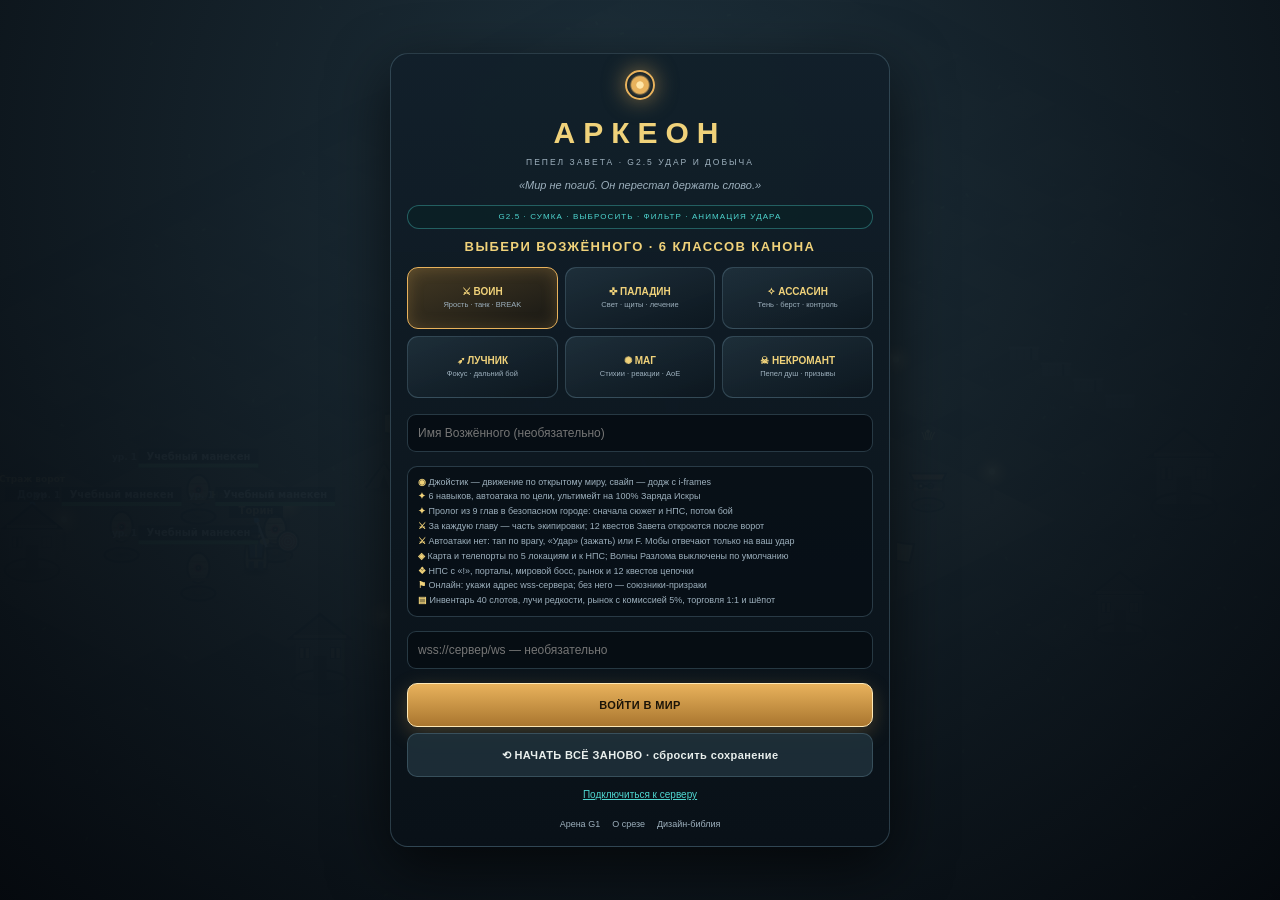
==== commit 1164cf30: "G2.5: inventory filter/multi-select/drop, smart loot magnet, Diablo-style attack FX Co-authored-by: " ====
--- a/mobile/index.html
+++ b/mobile/index.html
@@ -7,8 +7,8 @@
 <meta name="mobile-web-app-capable" content="yes">
 <meta name="apple-mobile-web-app-capable" content="yes">
 <meta name="apple-mobile-web-app-status-bar-style" content="black-translucent">
-<meta name="description" content="АРКЕОН: Пепел Завета — G2.4 «Тихий старт». Безопасный город, сюжет, ручной бой без автоатаки, мирные мобы и телепорты.">
-<title>АРКЕОН · Мир Завета · G2.4</title>
+<meta name="description" content="АРКЕОН: Пепел Завета — G2.5 «Удар и добыча». Удобная сумка, выброс и массовая очистка, умный магнит и анимация удара.">
+<title>АРКЕОН · Мир Завета · G2.5</title>
 <link rel="manifest" href="manifest.webmanifest">
 <link rel="icon" href="icon.svg" type="image/svg+xml">
 <link rel="apple-touch-icon" href="icon-192.png">
@@ -87,9 +87,9 @@
   <!-- ============================ СТАРТ ============================ -->
   <div id="startScreen" class="overlay">
     <div class="sheet">
-      <div class="logo"><span class="beacon"></span><h1>АРКЕОН</h1><p>ПЕПЕЛ ЗАВЕТА · G2.4 ТИХИЙ СТАРТ</p></div>
+      <div class="logo"><span class="beacon"></span><h1>АРКЕОН</h1><p>ПЕПЕЛ ЗАВЕТА · G2.5 УДАР И ДОБЫЧА</p></div>
       <p class="tagline">«Мир не погиб. Он перестал держать слово.»</p>
-      <div class="g21-chip">G2.4 · ТИХИЙ СТАРТ · МИРНЫЕ МОБЫ · РУЧНОЙ БОЙ · ТЕЛЕПОРТЫ</div>
+      <div class="g21-chip">G2.5 · СУМКА · ВЫБРОСИТЬ · ФИЛЬТР · АНИМАЦИЯ УДАРА</div>
       <h2 class="section-title">Выбери Возжённого · 6 классов канона</h2>
       <div class="class-grid">
         <button class="class-card selected" data-class="warrior"><b>⚔ ВОИН</b><small>Ярость · танк · BREAK</small></button>
--- a/mobile/css/g2.css
+++ b/mobile/css/g2.css
@@ -368,3 +368,26 @@
 .safe-badge{display:none;margin-top:2px;font-size:8px;letter-spacing:.7px;color:#8fe8e2;
   background:rgba(16,48,48,.75);border:1px solid rgba(79,214,208,.5);border-radius:9px;padding:2px 7px}
 .safe-badge.show{display:inline-block}
+
+/* ===================== G2.5 · сумка и анимация удара ===================== */
+.bagfilter{margin:6px 0 8px;padding:8px 9px;border-radius:10px;background:rgba(10,20,28,.8);border:1px solid var(--line)}
+.bagfilter .chips{display:flex;flex-wrap:wrap;gap:4px;margin-bottom:6px}
+.chip{min-height:28px;padding:5px 9px;border-radius:14px;font-size:9px;
+  background:rgba(30,48,58,.9);border:1px solid var(--line);color:var(--muted)}
+.chip.on{background:linear-gradient(180deg,rgba(90,70,35,.9),rgba(40,32,18,.95));
+  border-color:var(--gold);color:var(--gold2);font-weight:700}
+.bagfilter .field{min-height:32px;padding:5px 8px;font-size:10px;margin:0}
+.bagfilter select.field{width:44%}
+.bagfilter input.field{width:54%}
+.bagselect{margin:6px 0 8px;padding:8px 9px;border-radius:10px;
+  background:linear-gradient(180deg,rgba(16,40,44,.85),rgba(8,18,24,.9));
+  border:1px solid rgba(79,214,208,.35)}
+.bagselect .btnrow{margin:3px 0}
+.bagselect button{font-size:9.5px}
+.cell .selbox{position:absolute;top:2px;left:2px;z-index:3;width:17px;height:17px;margin:0;
+  accent-color:#4fd6d0;pointer-events:auto;cursor:pointer}
+.cell.picked{outline:2px solid #4fd6d0;outline-offset:-2px;background:rgba(24,72,76,.55)}
+button.danger,.btnrow button.danger{border-color:rgba(224,87,79,.6);color:#ffb4a8;
+  background:rgba(70,24,22,.6)}
+button.danger:active{background:rgba(120,40,34,.8)}
+@media (max-width:420px){ .bagfilter select.field,.bagfilter input.field{width:100%} }
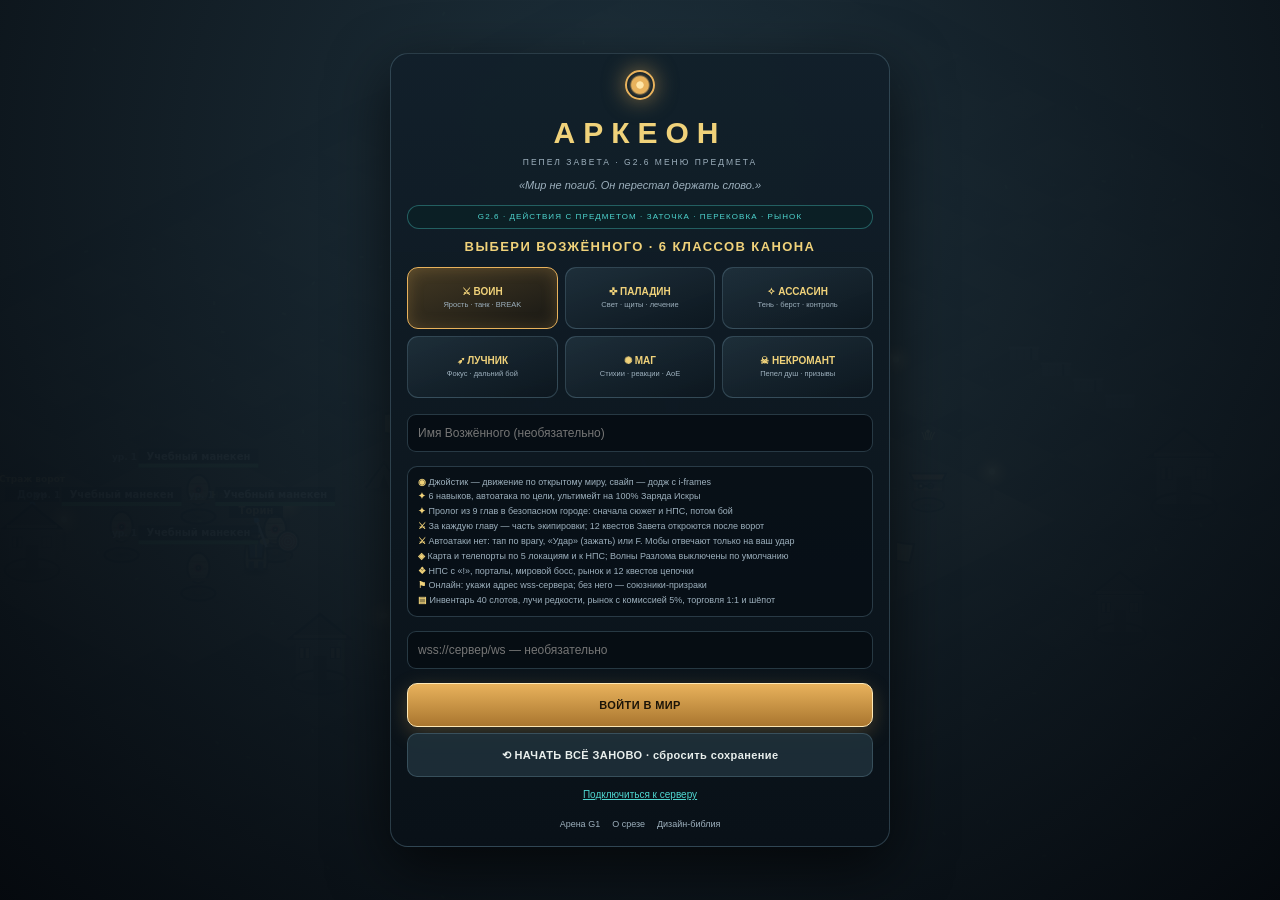
==== commit 2063dc72: "G2.6: item action menu — equip, upgrade, reroll, salvage, sell, market, drop - item card is now a sh" ====
--- a/mobile/index.html
+++ b/mobile/index.html
@@ -7,8 +7,8 @@
 <meta name="mobile-web-app-capable" content="yes">
 <meta name="apple-mobile-web-app-capable" content="yes">
 <meta name="apple-mobile-web-app-status-bar-style" content="black-translucent">
-<meta name="description" content="АРКЕОН: Пепел Завета — G2.5 «Удар и добыча». Удобная сумка, выброс и массовая очистка, умный магнит и анимация удара.">
-<title>АРКЕОН · Мир Завета · G2.5</title>
+<meta name="description" content="АРКЕОН: Пепел Завета — G2.6 «Меню предмета». Тап по вещи открывает действия: надеть, заточить, перековать, разобрать, продать, рынок, выбросить.">
+<title>АРКЕОН · Мир Завета · G2.6</title>
 <link rel="manifest" href="manifest.webmanifest">
 <link rel="icon" href="icon.svg" type="image/svg+xml">
 <link rel="apple-touch-icon" href="icon-192.png">
@@ -87,9 +87,9 @@
   <!-- ============================ СТАРТ ============================ -->
   <div id="startScreen" class="overlay">
     <div class="sheet">
-      <div class="logo"><span class="beacon"></span><h1>АРКЕОН</h1><p>ПЕПЕЛ ЗАВЕТА · G2.5 УДАР И ДОБЫЧА</p></div>
+      <div class="logo"><span class="beacon"></span><h1>АРКЕОН</h1><p>ПЕПЕЛ ЗАВЕТА · G2.6 МЕНЮ ПРЕДМЕТА</p></div>
       <p class="tagline">«Мир не погиб. Он перестал держать слово.»</p>
-      <div class="g21-chip">G2.5 · СУМКА · ВЫБРОСИТЬ · ФИЛЬТР · АНИМАЦИЯ УДАРА</div>
+      <div class="g21-chip">G2.6 · ДЕЙСТВИЯ С ПРЕДМЕТОМ · ЗАТОЧКА · ПЕРЕКОВКА · РЫНОК</div>
       <h2 class="section-title">Выбери Возжённого · 6 классов канона</h2>
       <div class="class-grid">
         <button class="class-card selected" data-class="warrior"><b>⚔ ВОИН</b><small>Ярость · танк · BREAK</small></button>
--- a/mobile/css/g2.css
+++ b/mobile/css/g2.css
@@ -391,3 +391,42 @@
   background:rgba(70,24,22,.6)}
 button.danger:active{background:rgba(120,40,34,.8)}
 @media (max-width:420px){ .bagfilter select.field,.bagfilter input.field{width:100%} }
+
+/* ===================== G2.6 · меню действий с предметом =====================
+   Тап по вещи в сумке открывает карточку, где действия собраны в сетку
+   2×n: крупная иконка, название, цена/эффект. Так в современных MMO. */
+.dhead .dtext{flex:1;min-width:0}
+.dhead .dtext b{display:block;white-space:nowrap;overflow:hidden;text-overflow:ellipsis}
+.dhead .dpower{margin-left:auto;text-align:right;font-size:13px;font-weight:600;line-height:1.15;color:var(--gold2)}
+.dhead .dpower em{display:block;font-style:normal;font-size:9.5px;font-weight:500}
+.dhead .dpower em.up{color:#8fd08a}
+.dhead .dpower em.down{color:#e0574f}
+.dcmp{display:flex;align-items:center;gap:8px;margin:9px 0 4px;font-size:9px;color:var(--muted)}
+.dcmp .dcmpk{flex:0 0 auto}
+.dcmp .dcmpbar{flex:1;height:6px;border-radius:4px;overflow:hidden;
+  background:rgba(0,0,0,.45);border:1px solid rgba(120,160,180,.18)}
+.dcmp .dcmpbar i{display:block;height:100%;border-radius:4px;
+  background:linear-gradient(90deg,#5fa8e8,#4fd6d0)}
+.dcmp .dcmpv{flex:0 0 auto;max-width:46%;white-space:nowrap;overflow:hidden;text-overflow:ellipsis}
+.acthead{display:flex;justify-content:space-between;align-items:baseline;gap:8px;margin:12px 0 7px;
+  font-size:9px;letter-spacing:1.6px;text-transform:uppercase;color:#7d8f9b}
+.acthead small{font-size:8.5px;letter-spacing:.4px;text-transform:none;color:var(--muted)}
+.acts-grid{display:grid;grid-template-columns:repeat(2,minmax(0,1fr));gap:7px}
+.act-tile{display:flex;align-items:center;gap:8px;min-height:54px;padding:8px 9px;text-align:left;
+  font:inherit;color:#dfe7ec;border-radius:10px;cursor:pointer;touch-action:manipulation;
+  background:linear-gradient(160deg,rgba(30,44,54,.92),rgba(9,16,22,.95));
+  border:1px solid rgba(120,150,170,.28);
+  transition:transform .12s ease,border-color .12s,background .12s}
+.act-tile .ai{flex:0 0 22px;width:22px;text-align:center;font-size:17px;line-height:1}
+.act-tile .atxt{min-width:0}
+.act-tile b{display:block;font-size:11.5px;font-weight:600;line-height:1.15}
+.act-tile small{display:block;margin-top:2px;font-size:8.5px;line-height:1.25;color:#8aa0ad}
+.act-tile:active{transform:scale(.97);border-color:var(--gold);
+  background:linear-gradient(160deg,rgba(46,64,76,.95),rgba(14,24,32,.98))}
+.act-tile.danger{border-color:rgba(224,87,79,.55);color:#ffb4a8;
+  background:linear-gradient(160deg,rgba(58,26,24,.85),rgba(16,10,10,.95))}
+.act-tile.danger small{color:#c88b84}
+.act-tile.danger:active{border-color:#e0574f;background:rgba(96,34,30,.9)}
+.act-tile.is-off{opacity:.45;filter:saturate(.35);cursor:not-allowed}
+.act-tile.is-off:active{transform:none;border-color:rgba(120,150,170,.28)}
+@media (max-width:360px){.acts-grid{grid-template-columns:1fr}}
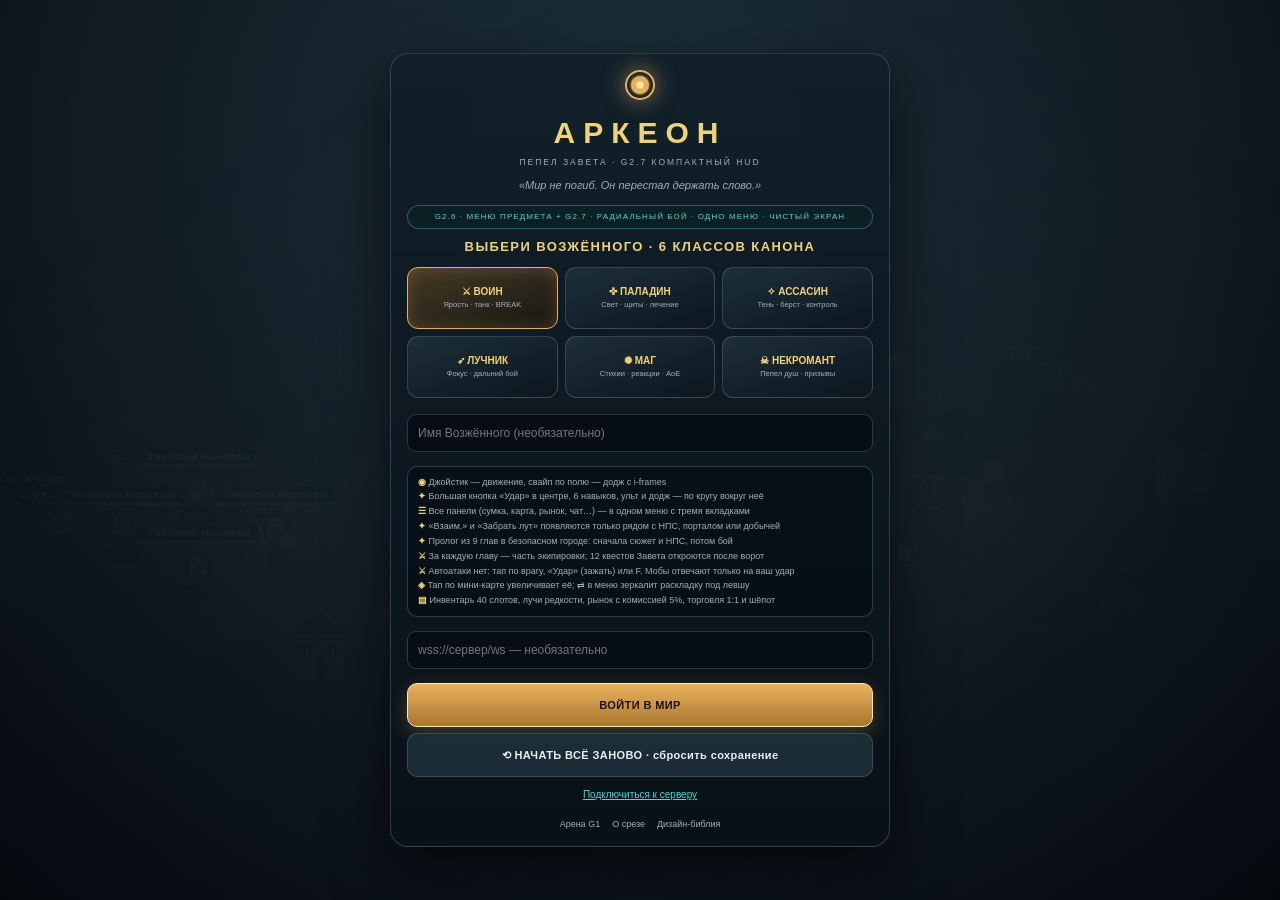
==== commit 8ebf2745: "G2.7: компактный мобильный HUD — радиальный кластер, контекст, одно меню - 15 кнопок горизонтального" ====
--- a/mobile/index.html
+++ b/mobile/index.html
@@ -7,8 +7,8 @@
 <meta name="mobile-web-app-capable" content="yes">
 <meta name="apple-mobile-web-app-capable" content="yes">
 <meta name="apple-mobile-web-app-status-bar-style" content="black-translucent">
-<meta name="description" content="АРКЕОН: Пепел Завета — G2.6 «Меню предмета». Тап по вещи открывает действия: надеть, заточить, перековать, разобрать, продать, рынок, выбросить.">
-<title>АРКЕОН · Мир Завета · G2.6</title>
+<meta name="description" content="АРКЕОН: Пепел Завета — G2.6 «Меню предмета» + G2.7 «Компактный HUD»: радиальный кластер боя, контекстный интерфейс, одна кнопка меню.">
+<title>АРКЕОН · Мир Завета · G2.7 Компактный HUD</title>
 <link rel="manifest" href="manifest.webmanifest">
 <link rel="icon" href="icon.svg" type="image/svg+xml">
 <link rel="apple-touch-icon" href="icon-192.png">
@@ -18,8 +18,11 @@
 <div id="app">
   <canvas id="game" aria-label="Игровое поле АРКЕОН"></canvas>
 
-  <!-- ============================== HUD ============================== -->
-  <div id="hud" class="hidden">
+  <!-- ===================== G2.7 · КОМПАКТНЫЙ HUD =====================
+       Постоянно на экране: чип героя, зона, ☰, мини-карта, джойстик и
+       радиальный кластер. Всё остальное появляется по контексту
+       (data-state + класс .show) или живёт в одном bottom-sheet.       -->
+  <div id="hud" class="hidden" data-state="explore" data-hand="right">
     <div class="hud-top">
       <div class="panel pinfo">
         <button class="avatar" id="pAvatar" aria-label="Открыть снаряжение">В</button>
@@ -38,48 +41,74 @@
         <div id="targetName" class="target"></div>
       </div>
       <div class="right-info">
-        <div id="onlineBadge" class="badge">ОФЛАЙН-МИР</div>
-        <div class="badge sound"><span id="soundState">♪</span> ЗВУК</div>
-        <div class="mini-stats"><b id="dpsText">0</b><span>DPS</span><b id="killsText">0</b><span>УБ.</span><b id="goldText">0</b><span>S</span></div>
-        <button id="btnPause" class="icon-btn" aria-label="Меню">❚❚</button>
+        <button id="btnMenu" class="icon-btn fab" aria-label="Открыть меню" aria-expanded="false">☰</button>
       </div>
     </div>
 
+    <canvas id="minimap" width="132" height="132" class="mini" aria-label="Мини-карта · тап увеличивает"></canvas>
+
     <button id="storyBar" class="story-bar"><b id="storyTitle">✦ АКТ I · ПРОЛОГ</b><span id="storyObj">Поговорите с Эльдарой</span></button>
     <div id="questTracker" class="quest-tracker">▸ Квесты у НПС с меткой !</div>
-    <button id="btnLoot" class="loot-chip">✦ Забрать лут <b id="lootCount">0</b> · нажмите</button>
-    <canvas id="minimap" width="132" height="132" aria-label="Мини-карта"></canvas>
-    <div id="hint" class="hint"></div>
-    <div id="toast" class="toast"></div>
+
+    <div class="notify">
+      <div id="toast" class="toast"></div>
+      <div id="hint" class="hint"></div>
+    </div>
+    <button id="btnLoot" class="loot-chip" aria-label="Забрать лут рядом">✦ <b id="lootCount" class="cnt">0</b></button>
+    <button id="btnInteract" class="tool interact" aria-label="Взаимодействие">✦</button>
     <div id="chatLog" class="chat-log"></div>
 
-    <div class="toolbar">
-      <button id="btnInteract" class="tool interact">✦ Взаим.</button>
-      <button id="btnAttack" class="tool attack">⚔ Удар <small>зажать</small></button>
-      <button id="btnCamera" class="tool">↻ Камера</button>
-      <button id="btnChar" class="tool">♛ Герой</button>
-      <button id="btnBag" class="tool">▣ Сумка <i id="bagCount" class="cnt">0</i></button>
-      <button id="btnEquip" class="tool">⚔ Снаряжение <i id="equipCount" class="cnt">0</i></button>
-      <button id="btnMarket" class="tool">▤ Рынок <i id="marketCount" class="cnt">0</i></button>
-      <button id="btnPlayers" class="tool">♟ Игроки</button>
-      <button id="btnStory" class="tool">✦ Сюжет</button>
-      <button id="btnTravel" class="tool">◈ Карта</button>
-      <button id="btnQuests" class="tool">❖ Квесты</button>
-      <button id="btnChat" class="tool">✉ Чат</button>
-      <button id="btnParty" class="tool">⚑ Группа</button>
-      <button id="btnCodex" class="tool">✧ Кодекс</button>
-      <button id="btnSettings" class="tool">⚙</button>
-    </div>
-
+    <!-- Радиальный кластер: центр «Удар», 6 навыков + ульт/додж по кругу -->
     <div class="controls">
       <div id="joy" class="joy" aria-label="Джойстик движения">
         <div class="joy-ring"><div class="joy-knob" id="joyKnob"></div></div>
-        <span class="joy-label">ДВИЖЕНИЕ · свайп = додж</span>
       </div>
-      <div class="skill-zone">
-        <button id="btnUlt" class="skill ult" aria-label="Ультимейт"><span class="glyph">✦</span><span class="cd"></span><small>ИСКРА</small></button>
+      <div class="skill-zone cluster">
+        <button id="btnAttack" class="tool attack core" aria-label="Удар · зажать для серии">⚔</button>
         <div id="skills" class="skills"></div>
-        <button id="btnDodge" class="skill dodge" aria-label="Уклонение"><span class="glyph">↝</span><small>ДОДЖ <b id="dodgeCount">2</b></small></button>
+        <button id="btnUlt" class="skill ult" aria-label="Ультимейт"><span class="glyph">✦</span><span class="cd"></span></button>
+        <button id="btnDodge" class="skill dodge" aria-label="Уклонение"><span class="glyph">↝</span><b id="dodgeCount">2</b></button>
+      </div>
+    </div>
+
+    <!-- Единственная точка входа во все панели: 3 вкладки по 5 иконок -->
+    <div id="menuSheet" class="menu-sheet hidden" aria-hidden="true">
+      <div class="ms-head">
+        <div class="mtabs" role="tablist">
+          <button class="mtab on" data-tab="hero" aria-label="Герой">♛</button>
+          <button class="mtab" data-tab="world" aria-label="Мир">◈</button>
+          <button class="mtab" data-tab="social" aria-label="Социал">⚑</button>
+          <button class="mtab close" id="menuClose" aria-label="Закрыть меню">✕</button>
+        </div>
+        <div id="menuHint" class="mhint">ГЕРОЙ</div>
+      </div>
+      <div class="mstatus">
+        <span id="onlineBadge" class="badge">ОФЛАЙН-МИР</span>
+        <span class="badge sound"><span id="soundState">♪</span> ЗВУК</span>
+        <span class="mini-stats"><b id="dpsText">0</b><span>DPS</span><b id="killsText">0</b><span>УБ.</span><b id="goldText">0</b><span>S</span></span>
+      </div>
+      <div class="mgroup on" data-group="hero">
+        <button id="btnChar" class="mtile" data-open="char" aria-label="Герой"><span class="mi">♛</span></button>
+        <button id="btnEquip" class="mtile" data-open="equip" aria-label="Снаряжение"><span class="mi">⚔</span><i id="equipCount" class="cnt">0</i></button>
+        <button id="btnBag" class="mtile" data-open="bag" aria-label="Сумка"><span class="mi">▣</span><i id="bagCount" class="cnt">0</i></button>
+        <button id="btnTalents" class="mtile" data-open="talents" aria-label="Таланты"><span class="mi">✦</span></button>
+        <button id="btnCodex" class="mtile" data-open="codex" aria-label="Кодекс"><span class="mi">✧</span></button>
+      </div>
+      <div class="mgroup" data-group="world">
+        <button id="btnStory" class="mtile" data-open="story" aria-label="Сюжет"><span class="mi">✦</span></button>
+        <button id="btnQuests" class="mtile" data-open="quests" aria-label="Квесты"><span class="mi">❖</span></button>
+        <button id="btnTravel" class="mtile" data-open="travel" aria-label="Карта и телепорты"><span class="mi">◈</span></button>
+        <button id="btnMarket" class="mtile" data-open="market" aria-label="Рынок"><span class="mi">▤</span><i id="marketCount" class="cnt">0</i></button>
+        <button id="btnCamera" class="mtile" data-do="camera" aria-label="Поворот камеры"><span class="mi">↻</span></button>
+      </div>
+      <div class="mgroup" data-group="social">
+        <button id="btnChat" class="mtile" data-open="chat" aria-label="Чат"><span class="mi">✉</span></button>
+        <button id="btnPlayers" class="mtile" data-open="players" aria-label="Игроки"><span class="mi">♟</span></button>
+        <button id="btnParty" class="mtile" data-open="party" aria-label="Группа"><span class="mi">⚑</span></button>
+        <button id="btnForge" class="mtile" data-open="forge" aria-label="Кузница"><span class="mi">⚒</span></button>
+        <button id="btnSettings" class="mtile" data-open="settings" aria-label="Настройки"><span class="mi">⚙</span></button>
+        <button id="btnHand" class="mtile" data-do="hand" aria-label="Сменить руку"><span class="mi">⇄</span></button>
+        <button id="btnMini" class="mtile" data-do="mini" aria-label="Увеличить мини-карту"><span class="mi">⊕</span></button>
       </div>
     </div>
   </div>
@@ -87,9 +116,9 @@
   <!-- ============================ СТАРТ ============================ -->
   <div id="startScreen" class="overlay">
     <div class="sheet">
-      <div class="logo"><span class="beacon"></span><h1>АРКЕОН</h1><p>ПЕПЕЛ ЗАВЕТА · G2.6 МЕНЮ ПРЕДМЕТА</p></div>
+      <div class="logo"><span class="beacon"></span><h1>АРКЕОН</h1><p>ПЕПЕЛ ЗАВЕТА · G2.7 КОМПАКТНЫЙ HUD</p></div>
       <p class="tagline">«Мир не погиб. Он перестал держать слово.»</p>
-      <div class="g21-chip">G2.6 · ДЕЙСТВИЯ С ПРЕДМЕТОМ · ЗАТОЧКА · ПЕРЕКОВКА · РЫНОК</div>
+      <div class="g21-chip">G2.6 · МЕНЮ ПРЕДМЕТА + G2.7 · РАДИАЛЬНЫЙ БОЙ · ОДНО МЕНЮ · ЧИСТЫЙ ЭКРАН</div>
       <h2 class="section-title">Выбери Возжённого · 6 классов канона</h2>
       <div class="class-grid">
         <button class="class-card selected" data-class="warrior"><b>⚔ ВОИН</b><small>Ярость · танк · BREAK</small></button>
@@ -101,14 +130,14 @@
       </div>
       <input id="charName" class="field" maxlength="16" placeholder="Имя Возжённого (необязательно)">
       <div class="how">
-        <div><b>◉</b> Джойстик — движение по открытому миру, свайп — додж с i-frames</div>
-        <div><b>✦</b> 6 навыков, автоатака по цели, ультимейт на 100% Заряда Искры</div>
+        <div><b>◉</b> Джойстик — движение, свайп по полю — додж с i-frames</div>
+        <div><b>✦</b> Большая кнопка «Удар» в центре, 6 навыков, ульт и додж — по кругу вокруг неё</div>
+        <div><b>☰</b> Все панели (сумка, карта, рынок, чат…) — в одном меню с тремя вкладками</div>
+        <div><b>✦</b> «Взаим.» и «Забрать лут» появляются только рядом с НПС, порталом или добычей</div>
         <div><b>✦</b> Пролог из 9 глав в безопасном городе: сначала сюжет и НПС, потом бой</div>
         <div><b>⚔</b> За каждую главу — часть экипировки; 12 квестов Завета откроются после ворот</div>
         <div><b>⚔</b> Автоатаки нет: тап по врагу, «Удар» (зажать) или F. Мобы отвечают только на ваш удар</div>
-        <div><b>◈</b> Карта и телепорты по 5 локациям и к НПС; Волны Разлома выключены по умолчанию</div>
-        <div><b>❖</b> НПС с «!», порталы, мировой босс, рынок и 12 квестов цепочки</div>
-        <div><b>⚑</b> Онлайн: укажи адрес wss-сервера; без него — союзники-призраки</div>
+        <div><b>◈</b> Тап по мини-карте увеличивает её; ⇄ в меню зеркалит раскладку под левшу</div>
         <div><b>▤</b> Инвентарь 40 слотов, лучи редкости, рынок с комиссией 5%, торговля 1:1 и шёпот</div>
       </div>
       <input id="serverInput" class="field" placeholder="wss://сервер/ws — необязательно">
--- a/mobile/css/g2.css
+++ b/mobile/css/g2.css
@@ -430,3 +430,208 @@
 .act-tile.is-off{opacity:.45;filter:saturate(.35);cursor:not-allowed}
 .act-tile.is-off:active{transform:none;border-color:rgba(120,150,170,.28)}
 @media (max-width:360px){.acts-grid{grid-template-columns:1fr}}
+
+/* =====================================================================
+ * G2.7 «Компактный HUD» · phone-first, контекстный, радиальный кластер
+ * ---------------------------------------------------------------------
+ * 15 равноправных кнопок тулбара заменены одним bottom-sheet с 3 вкладками.
+ * Вместо «магических» top/bottom-отступов — переменные --hud-top / --hud-bottom
+ * и сетка. Постоянно видимы только чип героя, зона, ☰, мини-карта,
+ * джойстик и кластер; остальное появляется по data-state / классу .show.
+ * Все интерактивные цели ≥ 44 px, иконки + бейджи, aria-label и подсказка
+ * по долгому нажатию. Ландшафт и режим левши — отдельные раскладки.
+ * ===================================================================== */
+:root{
+  --hud-top:calc(var(--safe-t) + 8px);
+  --hud-bottom:calc(var(--safe-b) + 8px);
+  --chip-h:52px;
+  --joy:120px;
+  --knob:43px;
+  --cluster:190px;
+  --ring:70px;
+  --diag:49px;
+  --sat:44px;
+  --core:64px;
+}
+#hud{pointer-events:none}
+#hud .hud-top{position:absolute;top:var(--hud-top);left:calc(var(--safe-l) + 8px);
+  right:calc(var(--safe-r) + 8px);display:flex;gap:8px;align-items:flex-start;
+  justify-content:space-between;z-index:5;pointer-events:none}
+#hud .pinfo{min-width:0;max-width:min(46vw,208px);height:var(--chip-h);padding:5px 8px;
+  gap:7px;border-radius:14px;pointer-events:auto;
+  backdrop-filter:none;-webkit-backdrop-filter:none}
+#hud .avatar{width:38px;height:38px;flex:0 0 38px;border-radius:11px;font-size:16px}
+#hud .bars{min-width:0;flex:1}
+#hud .bar-line{font-size:9px;margin-bottom:1px}
+#hud .bar{height:4px;margin-top:2px;border-radius:4px}
+#hud .bar.ult{height:3px}
+#hud .bar.xp{height:2px}
+#hud .bar-t{display:none}
+#hud .mid-info{position:absolute;top:0;left:50%;transform:translateX(-50%);
+  max-width:44vw;display:flex;flex-direction:column;align-items:center;gap:3px;
+  text-align:center;pointer-events:none;z-index:4}
+#hud .zone{font-size:9px;padding:4px 10px;border-radius:12px}
+#hud .safe-badge{margin:0;padding:2px 8px;font-size:8px}
+#hud .safe-badge.show{display:inline-block}
+#hud .event{font-size:9px;padding:3px 9px;opacity:0}
+#hud .event.show{opacity:1}
+#hud .target{display:none;font-size:9px}
+#hud[data-state="combat"] .target{display:block}
+#hud .right-info{position:absolute;top:0;right:0;display:block;pointer-events:auto;z-index:7}
+#hud .fab{width:48px;height:48px;min-height:48px;padding:0;border-radius:16px;font-size:19px;
+  background:linear-gradient(160deg,rgba(60,48,24,.94),rgba(18,24,30,.96));
+  border:1px solid var(--gold);color:var(--gold2);
+  box-shadow:0 6px 22px rgba(0,0,0,.55);pointer-events:auto;
+  transition:transform .15s,border-color .15s,color .15s}
+#hud .fab.on{border-color:var(--cyan);color:var(--cyan);transform:rotate(90deg)}
+
+/* мини-карта сворачивается в кружок, тап раскрывает */
+#hud #minimap{position:absolute;top:calc(var(--hud-top) + var(--chip-h) + 8px);
+  right:calc(var(--safe-r) + 8px);width:84px;height:84px;border-radius:50%;
+  border:1px solid var(--line);background:#0b1720;opacity:.92;z-index:4;
+  pointer-events:auto;box-shadow:0 6px 20px rgba(0,0,0,.5);transition:width .2s,height .2s,border-radius .2s}
+#hud #minimap.expanded{width:132px;height:132px;border-radius:14px;opacity:1}
+
+/* сюжет и трекер квестов занимают одну и ту же строку, но никогда вместе */
+#hud .story-bar{position:absolute;top:calc(var(--hud-top) + var(--chip-h) + 8px);
+  left:calc(var(--safe-l) + 8px);display:none;flex-direction:column;gap:2px;
+  max-width:min(50vw,230px);min-width:0;padding:5px 10px;border-radius:12px;
+  z-index:5;pointer-events:auto;touch-action:manipulation}
+#hud .story-bar.show{display:flex}
+#hud .story-bar b{font-size:9px}
+#hud .story-bar span{font-size:9px}
+#hud .quest-tracker{position:absolute;top:calc(var(--hud-top) + var(--chip-h) + 8px);
+  left:calc(var(--safe-l) + 8px);display:none;max-width:min(50vw,230px);
+  font-size:9px;padding:4px 9px;border-radius:0 9px 9px 0;z-index:4}
+#hud[data-state="explore"] .quest-tracker:not(.story-hidden){display:block}
+#hud .quest-tracker.story-hidden{display:none}
+
+/* один слот уведомлений вместо разбросанных hint/toast/chat */
+#hud .notify{position:absolute;left:50%;top:calc(var(--hud-top) + var(--chip-h) + 100px);
+  transform:translateX(-50%);display:flex;flex-direction:column;align-items:center;gap:6px;
+  max-width:92vw;pointer-events:none;z-index:8}
+#hud .notify .toast,#hud .notify .hint{position:static;top:auto;bottom:auto;left:auto;right:auto;
+  transform:none;margin:0;max-width:88vw;text-align:center;font-size:10px;padding:6px 12px;
+  border-radius:16px;opacity:0;transition:opacity .2s;white-space:nowrap;
+  overflow:hidden;text-overflow:ellipsis}
+#hud .notify .toast.show,#hud .notify .hint.show{opacity:1}
+#hud .notify .toast{background:rgba(20,32,40,.94);border:1px solid var(--line)}
+#hud .notify .hint{background:rgba(13,24,33,.92);border:1px solid var(--gold)}
+#hud .chat-log{position:absolute;left:calc(var(--safe-l) + 8px);
+  bottom:calc(var(--hud-bottom) + var(--joy) + 10px);width:min(38vw,140px);
+  height:auto;max-height:32px;display:flex;flex-direction:column;justify-content:flex-end;
+  font-size:9px;line-height:1.3;overflow:hidden;pointer-events:none;z-index:3}
+#hud .chat-log:empty{display:none}
+#hud .chat-line{white-space:nowrap;overflow:hidden;text-overflow:ellipsis}
+
+/* контекстные кнопки: появляются только рядом с объектом / добычей */
+#hud .loot-chip{position:absolute;left:50%;top:calc(var(--hud-top) + var(--chip-h) + 44px);
+  transform:translateX(-50%);display:none;align-items:center;gap:6px;min-height:44px;
+  padding:6px 14px;border-radius:22px;font-size:17px;line-height:1;white-space:nowrap;
+  z-index:9;pointer-events:auto}
+#hud .loot-chip.show{display:flex}
+#hud .loot-chip b{font-size:12px}
+#hud .loot-chip .cnt{margin:0}
+#hud .tool.interact{position:absolute;left:50%;
+  bottom:calc(var(--hud-bottom) + var(--cluster) + 14px);transform:translateX(-50%);
+  display:none;place-items:center;width:56px;min-height:44px;padding:0;
+  border-radius:16px;font-size:20px;z-index:9;pointer-events:auto}
+#hud .tool.interact.show{display:grid}
+#hud[data-state="menu"] .loot-chip,#hud[data-state="menu"] .tool.interact{display:none}
+
+/* управление: джойстик слева, радиальный кластер справа */
+#hud .controls{position:absolute;left:calc(var(--safe-l) + 8px);right:calc(var(--safe-r) + 8px);
+  bottom:var(--hud-bottom);display:flex;justify-content:space-between;align-items:flex-end;
+  z-index:6;pointer-events:none;transition:opacity .18s}
+#hud[data-state="menu"] .controls{opacity:.3}
+#hud .joy{position:relative;width:var(--joy);height:var(--joy);flex:0 0 var(--joy);pointer-events:auto}
+#hud .joy-ring{left:6px;top:6px;width:calc(var(--joy) - 12px);height:calc(var(--joy) - 12px)}
+#hud .joy-knob{width:var(--knob);height:var(--knob)}
+#hud .joy-label{display:none}
+#hud .cluster{position:relative;width:var(--cluster);height:var(--cluster);
+  flex:0 0 var(--cluster);pointer-events:none}
+#hud .core{position:absolute;left:50%;top:50%;transform:translate(-50%,-50%);z-index:3;
+  width:var(--core);height:var(--core);min-height:var(--core);padding:0;border-radius:50%;
+  display:grid;place-items:center;font-size:24px;line-height:1;pointer-events:auto;
+  background:radial-gradient(circle at 35% 28%,#f3d693,#a9762f);border:2px solid #ffe9b6;
+  color:#1b1408;box-shadow:0 6px 24px rgba(0,0,0,.6)}
+#hud .core:active{transform:translate(-50%,-50%) scale(.93)}
+#hud .skills{position:absolute;inset:0;display:block;grid-template:none;gap:0;padding:0;
+  pointer-events:none}
+#hud .cluster .skill{position:absolute;left:50%;top:50%;right:auto;bottom:auto;
+  transform:translate(-50%,-50%);width:var(--sat);height:var(--sat);
+  min-width:44px;min-height:44px;max-height:none;aspect-ratio:auto;margin:0;padding:0;
+  pointer-events:auto;font-size:16px}
+#hud .skill .glyph{font-size:17px}
+#hud .skill small{display:none}
+#hud .skill.ult,#hud .skill.dodge{width:var(--sat);height:var(--sat);right:auto;bottom:auto}
+#hud .skill.ult{left:50%;top:calc(50% - var(--ring))}
+#hud .skill.dodge{left:50%;top:calc(50% + var(--ring))}
+#hud .skills .skill:nth-child(1){left:calc(50% - var(--diag));top:calc(50% - var(--diag))}
+#hud .skills .skill:nth-child(2){left:calc(50% + var(--diag));top:calc(50% - var(--diag))}
+#hud .skills .skill:nth-child(3){left:calc(50% + var(--ring));top:50%}
+#hud .skills .skill:nth-child(4){left:calc(50% + var(--diag));top:calc(50% + var(--diag))}
+#hud .skills .skill:nth-child(5){left:calc(50% - var(--diag));top:calc(50% + var(--diag))}
+#hud .skills .skill:nth-child(6){left:calc(50% - var(--ring));top:50%}
+#hud .skill.dodge b{font-size:9px}
+
+/* bottom-sheet: единственная точка входа во все 15+ панелей */
+#hud .menu-sheet{position:absolute;left:calc(var(--safe-l) + 8px);right:calc(var(--safe-r) + 8px);
+  bottom:var(--hud-bottom);z-index:14;display:flex;flex-direction:column;gap:8px;
+  padding:10px;border-radius:20px;background:rgba(9,17,24,.97);
+  border:1px solid var(--line);box-shadow:0 18px 55px rgba(0,0,0,.75);
+  pointer-events:auto;animation:sheetIn .18s ease-out}
+#hud .menu-sheet.hidden{display:none}
+@keyframes sheetIn{from{transform:translateY(14px);opacity:0}to{transform:translateY(0);opacity:1}}
+#hud .ms-head{display:flex;align-items:center;gap:8px}
+#hud .mtabs{display:flex;gap:6px}
+#hud .mtab{min-width:44px;min-height:44px;padding:0;border-radius:14px;font-size:18px;
+  background:rgba(30,48,58,.9);border:1px solid var(--line);color:var(--muted);
+  cursor:pointer;pointer-events:auto}
+#hud .mtab.on{color:#1b1408;background:linear-gradient(180deg,#e8b25c,#a9762f);border-color:#ffe9b6}
+#hud .mtab.close{margin-left:2px;color:#ffb0a6;border-color:rgba(224,87,79,.5)}
+#hud .mhint{margin-left:auto;font-size:9px;letter-spacing:1.4px;color:var(--gold2)}
+#hud .mstatus{display:flex;align-items:center;gap:6px;flex-wrap:wrap;font-size:8px;opacity:.85}
+#hud .mstatus .badge{font-size:8px;padding:2px 7px}
+#hud .mstatus .mini-stats{grid-template-columns:auto auto auto auto auto auto;gap:0 4px;padding:2px 6px}
+#hud .mstatus .mini-stats b{font-size:10px}
+#hud .mgroup{display:none;grid-template-columns:repeat(auto-fit,minmax(52px,1fr));gap:8px}
+#hud .mgroup.on{display:grid}
+#hud .mtile{position:relative;min-width:48px;min-height:48px;border-radius:14px;
+  display:grid;place-items:center;font-size:21px;line-height:1;color:var(--text);
+  background:linear-gradient(160deg,rgba(30,46,56,.94),rgba(10,18,25,.96));
+  border:1px solid var(--line);cursor:pointer;pointer-events:auto;touch-action:manipulation;
+  transition:transform .12s,border-color .12s}
+#hud .mtile:active{transform:scale(.93);border-color:var(--gold)}
+#hud .mtile .cnt{position:absolute;top:2px;right:2px;margin:0;min-width:16px;height:16px;
+  display:grid;place-items:center;padding:0 3px;border-radius:8px;font-size:9px;font-style:normal}
+
+/* зеркалирование под левшу (требование §16.3) */
+#hud[data-hand="left"] .controls{flex-direction:row-reverse}
+#hud[data-hand="left"] .right-info{left:0;right:auto}
+#hud[data-hand="left"] .pinfo{margin-left:56px}
+#hud[data-hand="left"] #minimap{left:calc(var(--safe-l) + 8px);right:auto}
+#hud[data-hand="left"] .story-bar,#hud[data-hand="left"] .quest-tracker{left:auto;right:calc(var(--safe-r) + 8px)}
+
+@media (max-width:340px){
+  :root{--joy:104px;--knob:38px;--cluster:172px;--ring:62px;--diag:44px;--core:56px}
+}
+@media (orientation:landscape) and (max-height:520px){
+  :root{--hud-top:calc(var(--safe-t) + 4px);--chip-h:44px;--joy:100px;--knob:36px;
+    --cluster:172px;--ring:62px;--diag:44px;--sat:44px;--core:56px}
+  #hud .pinfo{height:var(--chip-h)}
+  #hud .avatar{width:32px;height:32px;flex-basis:32px;font-size:14px}
+  #hud #minimap{width:68px;height:68px;top:calc(var(--hud-top) + var(--chip-h) + 4px)}
+  #hud #minimap.expanded{width:110px;height:110px}
+  #hud .story-bar,#hud .quest-tracker{top:calc(var(--hud-top) + var(--chip-h) + 4px);max-width:min(38vw,240px)}
+  #hud .loot-chip{top:calc(var(--hud-top) + var(--chip-h) + 40px)}
+  #hud .notify{top:calc(var(--hud-top) + var(--chip-h) + 86px)}
+  #hud .tool.interact{bottom:calc(var(--hud-bottom) + var(--cluster) + 8px)}
+  #hud .chat-log{bottom:calc(var(--hud-bottom) + var(--joy) + 6px);max-height:24px}
+  #hud .menu-sheet{max-width:min(560px,72vw);left:auto;right:calc(var(--safe-r) + 8px)}
+  #hud .mtile{min-height:44px;min-width:44px}
+}
+@media (prefers-reduced-motion:reduce){
+  #hud .menu-sheet{animation:none}
+  #hud .core,#hud .mtile,#hud .fab{transition:none}
+}
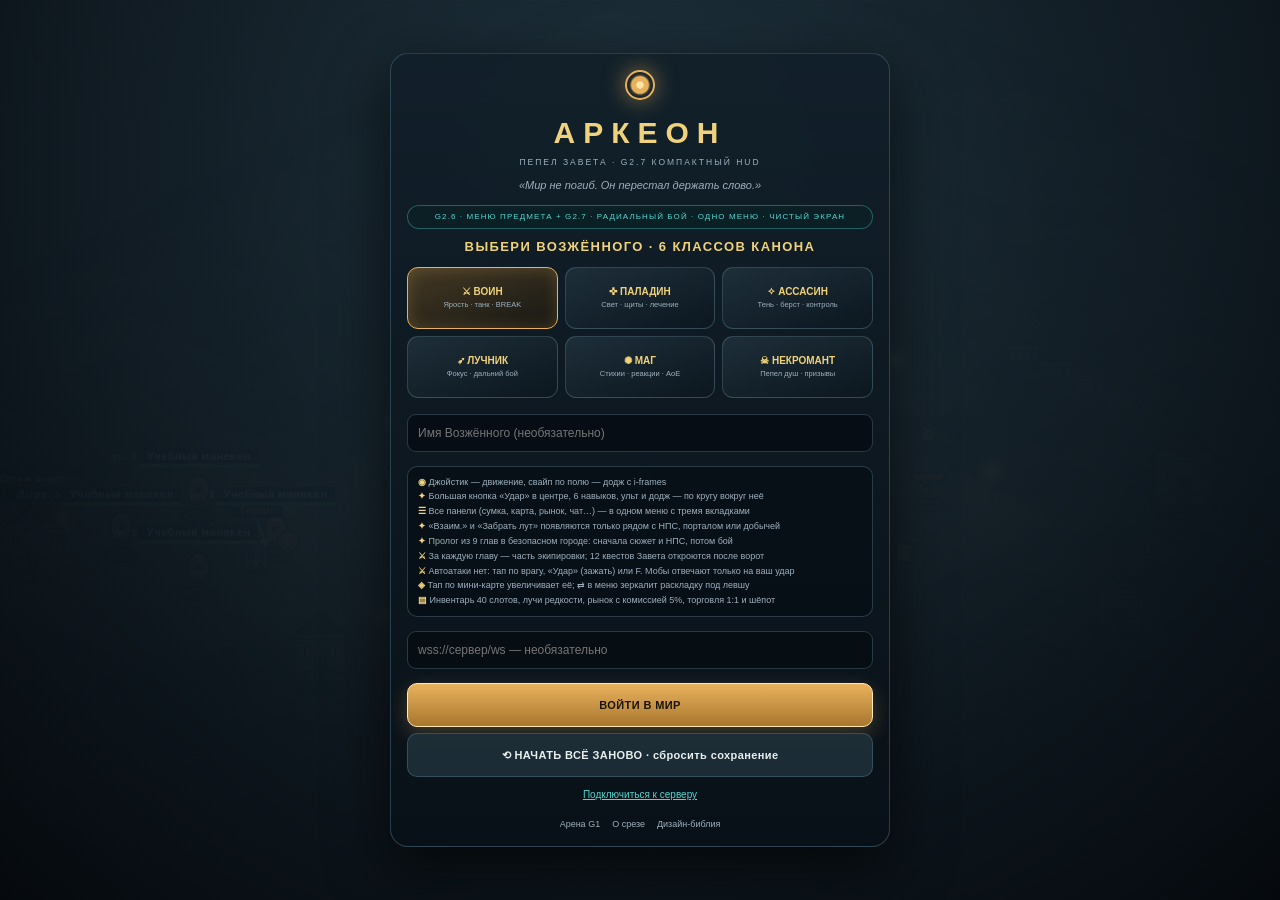
==== commit bcd69440: "G2.7: обойти PWA-кэш и показать версию в меню - css/g2.css?v=g27 и js/main.js?v=g27: старый service " ====
--- a/mobile/index.html
+++ b/mobile/index.html
@@ -12,7 +12,7 @@
 <link rel="manifest" href="manifest.webmanifest">
 <link rel="icon" href="icon.svg" type="image/svg+xml">
 <link rel="apple-touch-icon" href="icon-192.png">
-<link rel="stylesheet" href="css/g2.css">
+<link rel="stylesheet" href="css/g2.css?v=g27">
 </head>
 <body>
 <div id="app">
@@ -81,6 +81,7 @@
           <button class="mtab close" id="menuClose" aria-label="Закрыть меню">✕</button>
         </div>
         <div id="menuHint" class="mhint">ГЕРОЙ</div>
+        <span class="mver">G2.7</span>
       </div>
       <div class="mstatus">
         <span id="onlineBadge" class="badge">ОФЛАЙН-МИР</span>
@@ -171,6 +172,6 @@
 <script src="js/net.js"></script>
 <script src="js/audio.js"></script>
 <script src="js/market.js"></script>
-<script src="js/main.js"></script>
+<script src="js/main.js?v=g27"></script>
 </body>
 </html>
--- a/mobile/css/g2.css
+++ b/mobile/css/g2.css
@@ -591,6 +591,8 @@
 #hud .mtab.on{color:#1b1408;background:linear-gradient(180deg,#e8b25c,#a9762f);border-color:#ffe9b6}
 #hud .mtab.close{margin-left:2px;color:#ffb0a6;border-color:rgba(224,87,79,.5)}
 #hud .mhint{margin-left:auto;font-size:9px;letter-spacing:1.4px;color:var(--gold2)}
+#hud .mver{font-size:8px;letter-spacing:1px;color:var(--cyan);padding:3px 6px;
+  border:1px solid rgba(79,214,208,.45);border-radius:8px;white-space:nowrap}
 #hud .mstatus{display:flex;align-items:center;gap:6px;flex-wrap:wrap;font-size:8px;opacity:.85}
 #hud .mstatus .badge{font-size:8px;padding:2px 7px}
 #hud .mstatus .mini-stats{grid-template-columns:auto auto auto auto auto auto;gap:0 4px;padding:2px 6px}
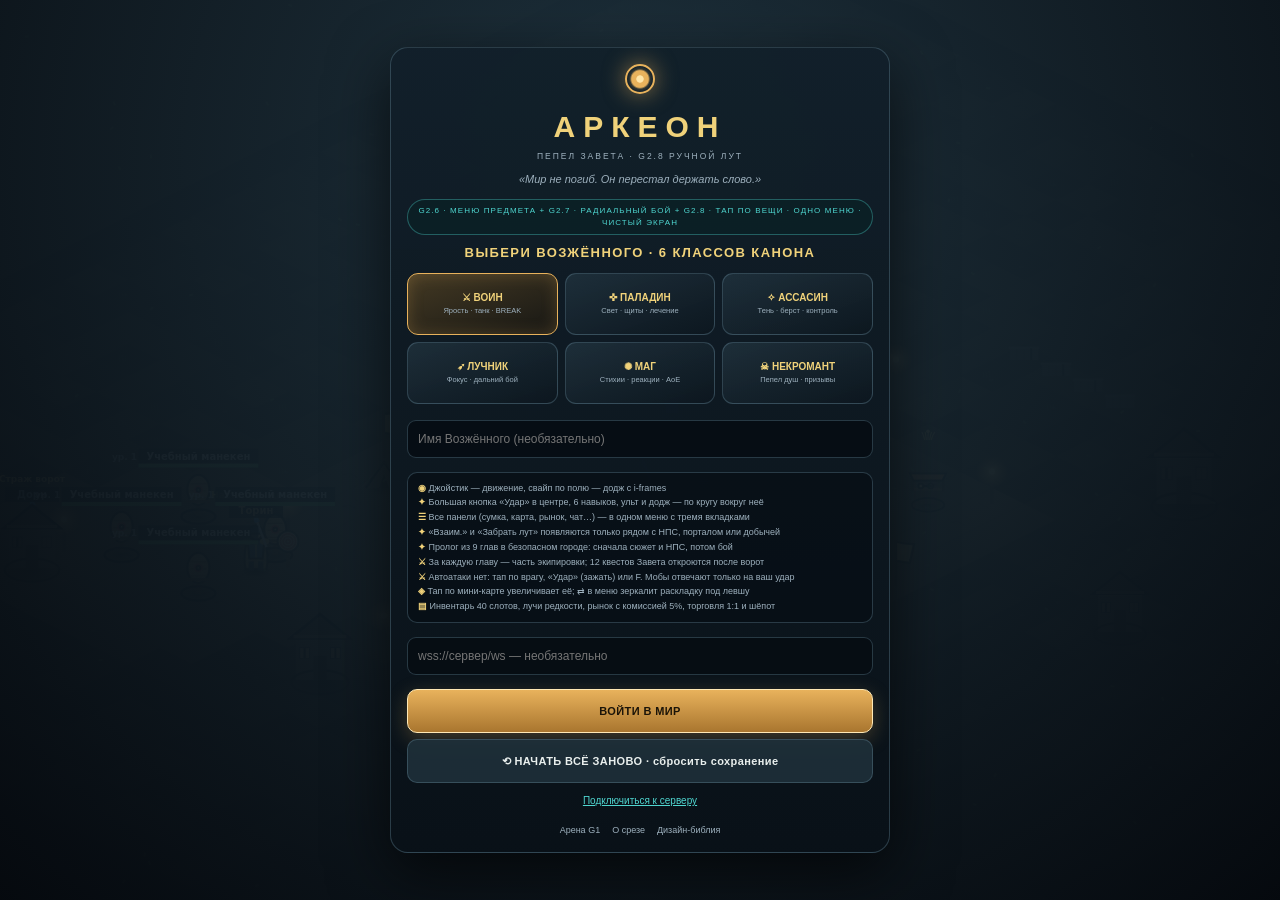
==== commit d6fc8ecb: "G2.8: ручной подбор одного предмета тапом, без магнита, управляемые эффекты - tapTarget() различает " ====
--- a/mobile/index.html
+++ b/mobile/index.html
@@ -7,12 +7,12 @@
 <meta name="mobile-web-app-capable" content="yes">
 <meta name="apple-mobile-web-app-capable" content="yes">
 <meta name="apple-mobile-web-app-status-bar-style" content="black-translucent">
-<meta name="description" content="АРКЕОН: Пепел Завета — G2.6 «Меню предмета» + G2.7 «Компактный HUD»: радиальный кластер боя, контекстный интерфейс, одна кнопка меню.">
-<title>АРКЕОН · Мир Завета · G2.7 Компактный HUD</title>
+<meta name="description" content="АРКЕОН: Пепел Завета — G2.6 «Меню предмета» + G2.8 «Ручной лут»: радиальный кластер боя, контекстный интерфейс, одна кнопка меню.">
+<title>АРКЕОН · Мир Завета · G2.8 Ручной лут</title>
 <link rel="manifest" href="manifest.webmanifest">
 <link rel="icon" href="icon.svg" type="image/svg+xml">
 <link rel="apple-touch-icon" href="icon-192.png">
-<link rel="stylesheet" href="css/g2.css?v=g27">
+<link rel="stylesheet" href="css/g2.css?v=g28">
 </head>
 <body>
 <div id="app">
@@ -54,7 +54,6 @@
       <div id="toast" class="toast"></div>
       <div id="hint" class="hint"></div>
     </div>
-    <button id="btnLoot" class="loot-chip" aria-label="Забрать лут рядом">✦ <b id="lootCount" class="cnt">0</b></button>
     <button id="btnInteract" class="tool interact" aria-label="Взаимодействие">✦</button>
     <div id="chatLog" class="chat-log"></div>
 
@@ -81,12 +80,12 @@
           <button class="mtab close" id="menuClose" aria-label="Закрыть меню">✕</button>
         </div>
         <div id="menuHint" class="mhint">ГЕРОЙ</div>
-        <span class="mver">G2.7</span>
+        <span class="mver">G2.8</span>
       </div>
       <div class="mstatus">
         <span id="onlineBadge" class="badge">ОФЛАЙН-МИР</span>
         <span class="badge sound"><span id="soundState">♪</span> ЗВУК</span>
-        <span class="mini-stats"><b id="dpsText">0</b><span>DPS</span><b id="killsText">0</b><span>УБ.</span><b id="goldText">0</b><span>S</span></span>
+        <span class="mini-stats"><b id="dpsText">0</b><span>DPS</span><b id="killsText">0</b><span>УБ.</span><b id="goldText">0</b><span>S</span><b id="lootCount">0</b><span>НА ЗЕМЛЕ</span></span>
       </div>
       <div class="mgroup on" data-group="hero">
         <button id="btnChar" class="mtile" data-open="char" aria-label="Герой"><span class="mi">♛</span></button>
@@ -117,9 +116,9 @@
   <!-- ============================ СТАРТ ============================ -->
   <div id="startScreen" class="overlay">
     <div class="sheet">
-      <div class="logo"><span class="beacon"></span><h1>АРКЕОН</h1><p>ПЕПЕЛ ЗАВЕТА · G2.7 КОМПАКТНЫЙ HUD</p></div>
+      <div class="logo"><span class="beacon"></span><h1>АРКЕОН</h1><p>ПЕПЕЛ ЗАВЕТА · G2.8 РУЧНОЙ ЛУТ</p></div>
       <p class="tagline">«Мир не погиб. Он перестал держать слово.»</p>
-      <div class="g21-chip">G2.6 · МЕНЮ ПРЕДМЕТА + G2.7 · РАДИАЛЬНЫЙ БОЙ · ОДНО МЕНЮ · ЧИСТЫЙ ЭКРАН</div>
+      <div class="g21-chip">G2.6 · МЕНЮ ПРЕДМЕТА + G2.7 · РАДИАЛЬНЫЙ БОЙ + G2.8 · ТАП ПО ВЕЩИ · ОДНО МЕНЮ · ЧИСТЫЙ ЭКРАН</div>
       <h2 class="section-title">Выбери Возжённого · 6 классов канона</h2>
       <div class="class-grid">
         <button class="class-card selected" data-class="warrior"><b>⚔ ВОИН</b><small>Ярость · танк · BREAK</small></button>
@@ -172,6 +171,6 @@
 <script src="js/net.js"></script>
 <script src="js/audio.js"></script>
 <script src="js/market.js"></script>
-<script src="js/main.js?v=g27"></script>
+<script src="js/main.js?v=g28"></script>
 </body>
 </html>
